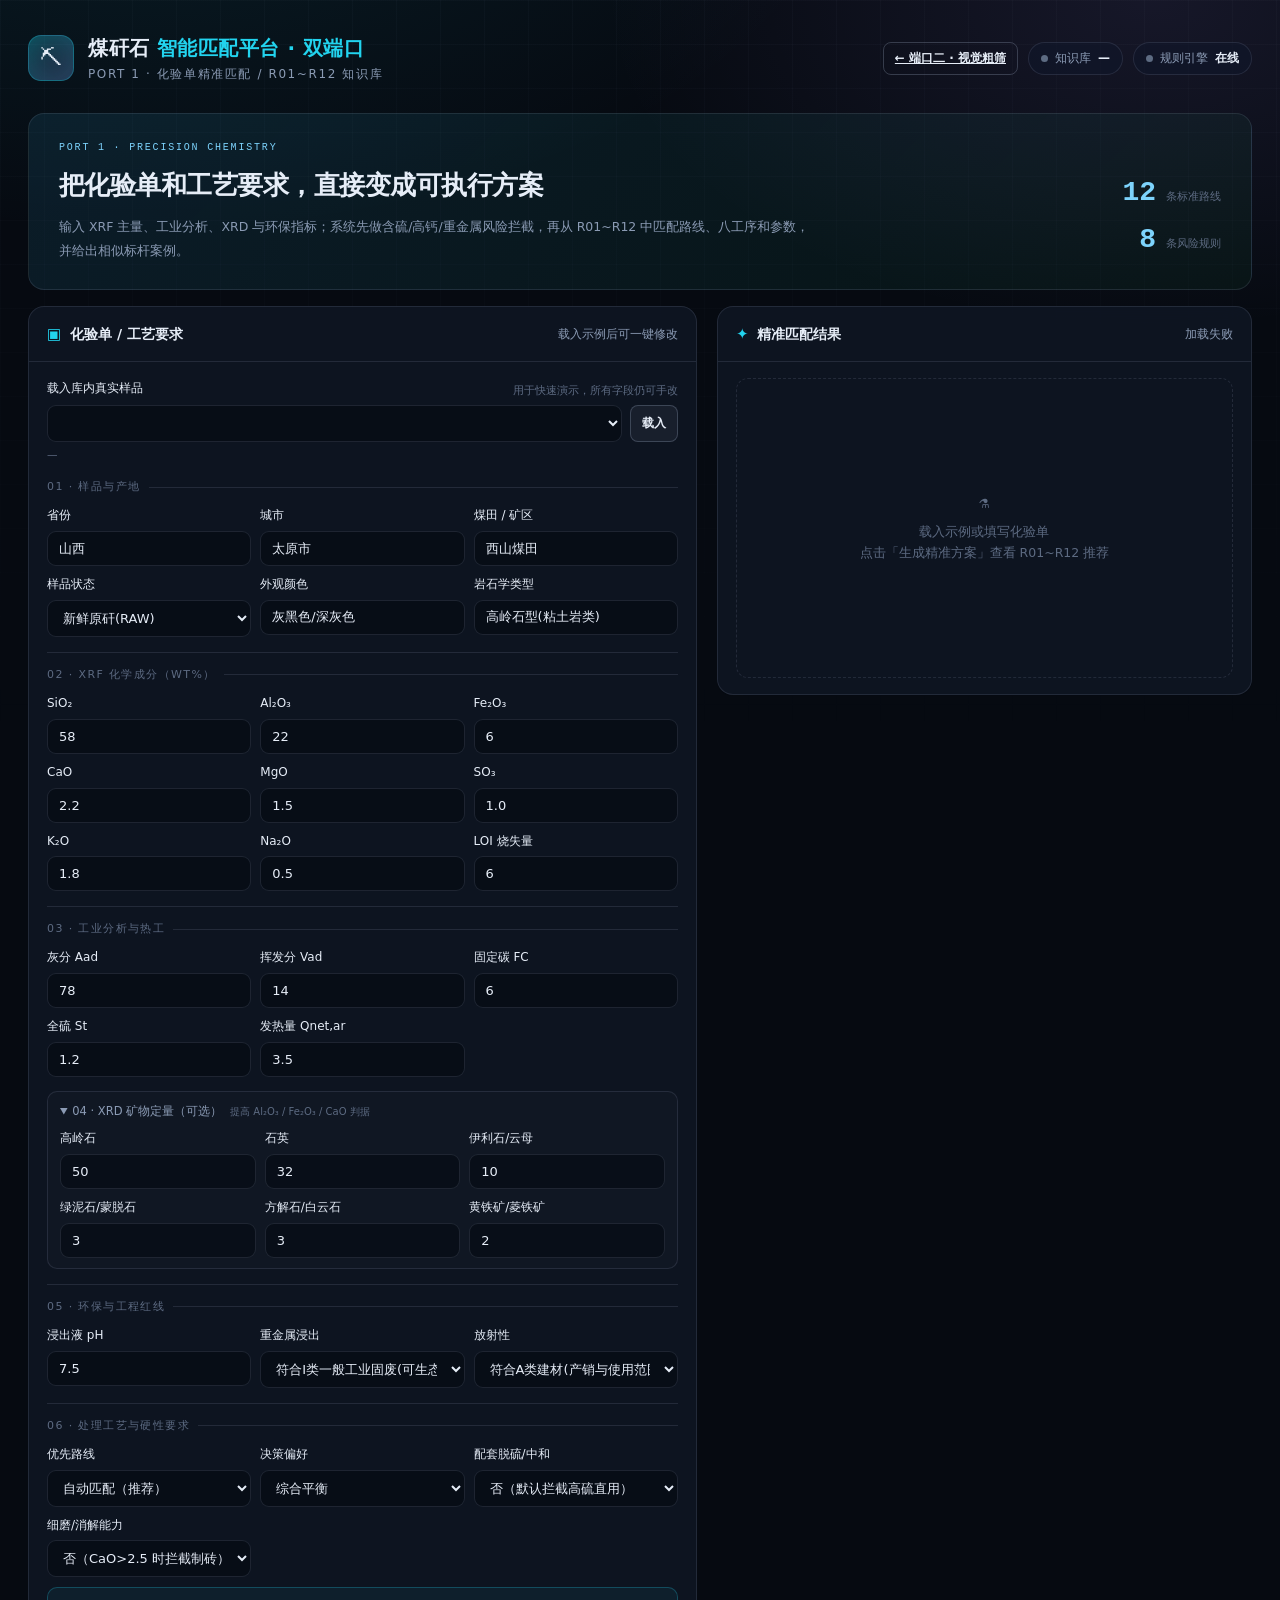
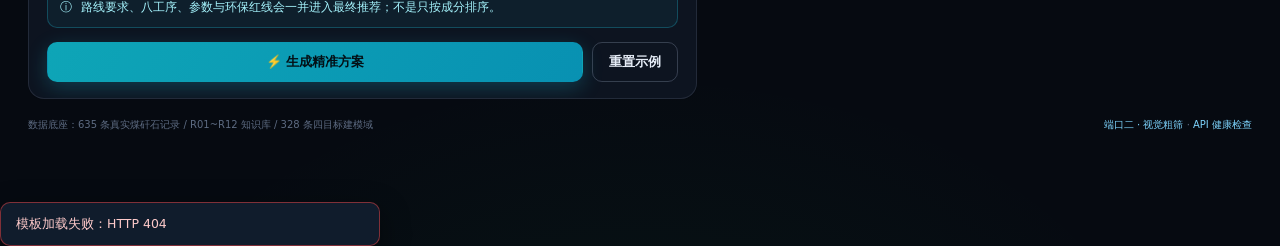
==== static/precision.html @ 905c6462 "feat: dual-port platform with 2026-11 models and R01-R12 KB" ====
<!DOCTYPE html>
<html lang="zh-CN">
<head>
<meta charset="UTF-8">
<meta name="viewport" content="width=device-width, initial-scale=1.0">
<title>端口一 · 化验单精准匹配 · 煤矸石智能匹配平台</title>
<link rel="icon" href="data:image/svg+xml,<svg xmlns='http://www.w3.org/2000/svg' viewBox='0 0 100 100'><text y='.9em' font-size='90'>⛏</text></svg>">
<link rel="stylesheet" href="/static/styles.css">
</head>
<body>
<div class="wrap">
  <header class="topbar">
    <div class="brand">
      <div class="logo">⛏</div>
      <div>
        <h1>煤矸石 <span>智能匹配平台 · 双端口</span></h1>
        <p>Port 1 · 化验单精准匹配 / R01~R12 知识库</p>
      </div>
    </div>
    <div class="top-actions">
      <a class="btn sm ghost" href="/">← 端口二 · 视觉粗筛</a>
      <span class="chip" id="chip-kb"><i class="dot"></i>知识库 <b>—</b></span>
      <span class="chip" id="chip-model"><i class="dot"></i>规则引擎 <b>在线</b></span>
    </div>
  </header>

  <section class="precision-hero">
    <div>
      <div class="eyebrow">PORT 1 · PRECISION CHEMISTRY</div>
      <h2>把化验单和工艺要求，直接变成可执行方案</h2>
      <p>输入 XRF 主量、工业分析、XRD 与环保指标；系统先做含硫/高钙/重金属风险拦截，再从 R01~R12 中匹配路线、八工序和参数，并给出相似标杆案例。</p>
    </div>
    <div class="hero-stat">
      <b id="hero-routes">12</b><span>条标准路线</span>
      <b id="hero-rules">8</b><span>条风险规则</span>
    </div>
  </section>

  <div class="grid-2 wide-left precision-grid">
    <section class="card">
      <div class="card-head">
        <h2><span class="ic">▣</span>化验单 / 工艺要求</h2>
        <span class="sub" id="form-sub">载入示例后可一键修改</span>
      </div>
      <div class="card-body">
        <div class="field">
          <label><b>载入库内真实样品</b><span class="hint">用于快速演示，所有字段仍可手改</span></label>
          <div style="display:flex;gap:8px">
            <select id="sample-select" style="flex:1"></select>
            <button class="btn sm" id="btn-load-sample">载入</button>
          </div>
          <div class="hint" id="sample-note">—</div>
        </div>

        <form id="precision-form">
          <div class="form-section">
            <div class="section-label">01 · 样品与产地</div>
            <div class="chem-grid">
              <div class="field"><label><b>省份</b></label><input id="p-province" value="山西"></div>
              <div class="field"><label><b>城市</b></label><input id="p-city" value="太原市"></div>
              <div class="field"><label><b>煤田 / 矿区</b></label><input id="p-coalfield" value="西山煤田"></div>
              <div class="field"><label><b>样品状态</b></label>
                <select id="p-source"><option>新鲜原矸(RAW)</option><option>洗选煤矸石(WASHED)</option><option>自燃煤矸石(BURNT)</option><option>实验室煅烧或改性矸(MODIFIED)</option><option>风化陈化矸石(WEATHERED)</option></select>
              </div>
              <div class="field"><label><b>外观颜色</b></label><input id="p-color" value="灰黑色/深灰色"></div>
              <div class="field"><label><b>岩石学类型</b></label><input id="p-petrology" value="高岭石型(粘土岩类)"></div>
            </div>
          </div>

          <div class="form-section">
            <div class="section-label">02 · XRF 化学成分（wt%）</div>
            <div class="chem-grid">
              <div class="field"><label><b>SiO₂</b></label><input type="number" id="c-SiO2" step="0.01" value="58"></div>
              <div class="field"><label><b>Al₂O₃</b></label><input type="number" id="c-Al2O3" step="0.01" value="22"></div>
              <div class="field"><label><b>Fe₂O₃</b></label><input type="number" id="c-Fe2O3" step="0.01" value="6"></div>
              <div class="field"><label><b>CaO</b></label><input type="number" id="c-CaO" step="0.01" value="2.2"></div>
              <div class="field"><label><b>MgO</b></label><input type="number" id="c-MgO" step="0.01" value="1.5"></div>
              <div class="field"><label><b>SO₃</b></label><input type="number" id="c-SO3" step="0.01" value="1.0"></div>
              <div class="field"><label><b>K₂O</b></label><input type="number" id="c-K2O" step="0.01" value="1.8"></div>
              <div class="field"><label><b>Na₂O</b></label><input type="number" id="c-Na2O" step="0.01" value="0.5"></div>
              <div class="field"><label><b>LOI 烧失量</b></label><input type="number" id="c-LOI" step="0.01" value="6"></div>
            </div>
          </div>

          <div class="form-section">
            <div class="section-label">03 · 工业分析与热工</div>
            <div class="chem-grid">
              <div class="field"><label><b>灰分 Aad</b></label><input type="number" id="i-ash" step="0.1" value="78"></div>
              <div class="field"><label><b>挥发分 Vad</b></label><input type="number" id="i-volatile" step="0.1" value="14"></div>
              <div class="field"><label><b>固定碳 FC</b></label><input type="number" id="i-FC" step="0.1" value="6"></div>
              <div class="field"><label><b>全硫 St</b></label><input type="number" id="i-St" step="0.01" value="1.2"></div>
              <div class="field"><label><b>发热量 Qnet,ar</b></label><input type="number" id="i-Qnet" step="0.01" value="3.5"></div>
            </div>
          </div>

          <details class="form-details" open>
            <summary>04 · XRD 矿物定量（可选）<span>提高 Al₂O₃ / Fe₂O₃ / CaO 判据</span></summary>
            <div class="chem-grid" style="margin-top:8px">
              <div class="field"><label><b>高岭石</b></label><input type="number" id="x-kaolinite" step="0.1" value="50"></div>
              <div class="field"><label><b>石英</b></label><input type="number" id="x-quartz" step="0.1" value="32"></div>
              <div class="field"><label><b>伊利石/云母</b></label><input type="number" id="x-illite" step="0.1" value="10"></div>
              <div class="field"><label><b>绿泥石/蒙脱石</b></label><input type="number" id="x-chlorite" step="0.1" value="3"></div>
              <div class="field"><label><b>方解石/白云石</b></label><input type="number" id="x-calcite" step="0.1" value="3"></div>
              <div class="field"><label><b>黄铁矿/菱铁矿</b></label><input type="number" id="x-pyrite" step="0.1" value="2"></div>
            </div>
          </details>

          <div class="form-section">
            <div class="section-label">05 · 环保与工程红线</div>
            <div class="chem-grid">
              <div class="field"><label><b>浸出液 pH</b></label><input type="number" id="e-pH" step="0.1" value="7.5"></div>
              <div class="field"><label><b>重金属浸出</b></label>
                <select id="e-heavy"><option>符合I类一般工业固废(可生态回填/农用)</option><option>II类需控</option><option>超标危废</option></select>
              </div>
              <div class="field"><label><b>放射性</b></label>
                <select id="e-radio"><option>符合A类建材(产销与使用范围不受限)</option><option>IRa>1.0</option><option>超标</option></select>
              </div>
            </div>
          </div>

          <div class="form-section">
            <div class="section-label">06 · 处理工艺与硬性要求</div>
            <div class="chem-grid">
              <div class="field"><label><b>优先路线</b></label>
                <select id="r-desired"><option value="">自动匹配（推荐）</option></select>
              </div>
              <div class="field"><label><b>决策偏好</b></label>
                <select id="r-priority"><option value="balanced">综合平衡</option><option value="cost">低成本/大宗消纳</option><option value="carbon">低碳/固碳</option><option value="high_value">高值化</option><option value="strength">高强度建材</option></select>
              </div>
              <div class="field"><label><b>配套脱硫/中和</b></label>
                <select id="r-sulfur"><option value="false">否（默认拦截高硫直用）</option><option value="true">是，已有脱硫/中和</option></select>
              </div>
              <div class="field"><label><b>细磨/消解能力</b></label>
                <select id="r-fine"><option value="false">否（CaO>2.5 时拦截制砖）</option><option value="true">是，可磨细/消解</option></select>
              </div>
            </div>
            <div class="notice cyan" style="margin-top:10px"><span>ⓘ</span><span>路线要求、八工序、参数与环保红线会一并进入最终推荐；不是只按成分排序。</span></div>
          </div>

          <div style="display:flex;gap:9px;flex-wrap:wrap;margin-top:14px">
            <button type="button" class="btn primary" id="btn-run" style="flex:1;min-width:180px">⚡ 生成精准方案</button>
            <button type="button" class="btn ghost" id="btn-reset">重置示例</button>
          </div>
        </form>
      </div>
    </section>

    <section class="card result-card">
      <div class="card-head">
        <h2><span class="ic">✦</span>精准匹配结果</h2>
        <span class="sub" id="result-sub">等待输入</span>
      </div>
      <div class="card-body" id="precision-result">
        <div class="pred-empty" style="min-height:300px"><div class="big">⚗</div>载入示例或填写化验单<br>点击「生成精准方案」查看 R01~R12 推荐</div>
      </div>
    </section>
  </div>

  <div class="footer-note">
    <span>数据底座：635 条真实煤矸石记录 / R01~R12 知识库 / 328 条四目标建模域</span>
    <span><a href="/">端口二 · 视觉粗筛</a> · <a href="/api/health" target="_blank">API 健康检查</a></span>
  </div>
</div>
<script src="/static/precision.js"></script>
</body>
</html>
---- static/styles.css ----
:root {
  --bg: #060a11;
  --bg-2: #0a1019;
  --panel: rgba(16, 24, 38, .78);
  --panel-solid: #101826;
  --line: rgba(148, 163, 184, .16);
  --line-strong: rgba(148, 163, 184, .3);
  --ink: #e6edf7;
  --muted: #8b9bb4;
  --dim: #5d6b82;
  --cyan: #22d3ee;
  --cyan-soft: rgba(34, 211, 238, .12);
  --green: #22c55e;
  --red: #ef4444;
  --blue: #3b82f6;
  --amber: #f59e0b;
  --violet: #a78bfa;
  --radius: 16px;
  --mono: "Cascadia Code", "JetBrains Mono", Consolas, monospace;
}

* { box-sizing: border-box; margin: 0; padding: 0; }

html, body { min-height: 100%; }

body {
  font-family: "Microsoft YaHei", "PingFang SC", "Segoe UI", system-ui, sans-serif;
  color: var(--ink);
  background:
    radial-gradient(1200px 700px at 12% -10%, rgba(34, 211, 238, .10), transparent 60%),
    radial-gradient(1000px 600px at 90% 0%, rgba(167, 139, 250, .10), transparent 55%),
    radial-gradient(900px 600px at 50% 110%, rgba(34, 197, 94, .06), transparent 60%),
    var(--bg);
  line-height: 1.65;
  -webkit-font-smoothing: antialiased;
}

body::before {
  content: "";
  position: fixed; inset: 0;
  background-image: linear-gradient(rgba(148,163,184,.035) 1px, transparent 1px),
    linear-gradient(90deg, rgba(148,163,184,.035) 1px, transparent 1px);
  background-size: 44px 44px;
  pointer-events: none;
  mask-image: linear-gradient(to bottom, #000, transparent 85%);
}

.wrap { max-width: 1560px; margin: 0 auto; padding: 24px 28px 60px; position: relative; }

/* ---------- 顶栏 ---------- */
.topbar {
  display: flex; align-items: center; justify-content: space-between;
  gap: 20px; padding: 8px 0 20px;
}
.brand { display: flex; align-items: center; gap: 14px; }
.logo {
  width: 46px; height: 46px; border-radius: 13px;
  background: linear-gradient(145deg, rgba(34,211,238,.22), rgba(167,139,250,.2));
  border: 1px solid rgba(34,211,238,.35);
  display: grid; place-items: center; font-size: 22px;
  box-shadow: 0 0 28px rgba(34,211,238,.18) inset;
}
.brand h1 { font-size: 20px; letter-spacing: .5px; font-weight: 700; }
.brand h1 span { color: var(--cyan); }
.brand p { font-size: 12px; color: var(--muted); letter-spacing: 1.6px; text-transform: uppercase; }

.top-actions { display: flex; align-items: center; gap: 10px; flex-wrap: wrap; }
.chip {
  display: inline-flex; align-items: center; gap: 7px;
  padding: 6px 12px; border-radius: 999px; font-size: 12px;
  border: 1px solid var(--line); background: rgba(15, 23, 42, .6); color: var(--muted);
  white-space: nowrap;
}
.chip .dot { width: 7px; height: 7px; border-radius: 50%; background: var(--dim); }
.chip.ok .dot { background: var(--green); box-shadow: 0 0 8px var(--green); }
.chip.warn .dot { background: var(--amber); box-shadow: 0 0 8px var(--amber); }
.chip.off .dot { background: var(--red); }
.chip b { color: var(--ink); font-weight: 600; }

/* ---------- 步骤条 ---------- */
.stepper {
  display: grid; grid-template-columns: repeat(3, 1fr); gap: 14px;
  margin: 8px 0 22px;
}
.step-tab {
  position: relative; display: flex; align-items: center; gap: 13px;
  padding: 14px 18px; border-radius: 14px; cursor: pointer;
  border: 1px solid var(--line); background: rgba(13, 20, 32, .55);
  transition: .25s ease; overflow: hidden;
}
.step-tab::after {
  content: ""; position: absolute; left: 0; bottom: 0; height: 2px; width: 0;
  background: linear-gradient(90deg, var(--cyan), var(--violet)); transition: .3s;
}
.step-tab:hover { border-color: var(--line-strong); transform: translateY(-1px); }
.step-tab.active {
  border-color: rgba(34,211,238,.45);
  background: linear-gradient(120deg, rgba(34,211,238,.10), rgba(167,139,250,.07));
  box-shadow: 0 8px 30px rgba(0,0,0,.25);
}
.step-tab.active::after { width: 100%; }
.step-tab.done { border-color: rgba(34,197,94,.35); }
.step-no {
  width: 34px; height: 34px; border-radius: 10px; display: grid; place-items: center;
  font-family: var(--mono); font-weight: 700; font-size: 14px;
  border: 1px solid var(--line-strong); color: var(--muted); background: rgba(2,6,15,.5);
  flex: none;
}
.step-tab.active .step-no { color: #04121a; background: var(--cyan); border-color: var(--cyan); }
.step-tab.done .step-no { color: #04140a; background: var(--green); border-color: var(--green); }
.step-tab h3 { font-size: 14px; font-weight: 600; }
.step-tab p { font-size: 11.5px; color: var(--muted); }

/* ---------- 面板 ---------- */
.step-panel { display: none; animation: fade .35s ease; }
.step-panel.active { display: block; }
@keyframes fade { from { opacity: 0; transform: translateY(8px); } to { opacity: 1; transform: none; } }

.grid-2 { display: grid; grid-template-columns: minmax(0, 1.05fr) minmax(0, 1fr); gap: 20px; align-items: start; }
.grid-2.wide-left { grid-template-columns: minmax(0, 1.25fr) minmax(0, 1fr); }

.card {
  background: var(--panel); border: 1px solid var(--line); border-radius: var(--radius);
  backdrop-filter: blur(14px); overflow: hidden;
}
.card-head {
  display: flex; align-items: center; justify-content: space-between; gap: 12px;
  padding: 15px 18px; border-bottom: 1px solid var(--line);
}
.card-head h2 { font-size: 14px; font-weight: 600; display: flex; align-items: center; gap: 9px; }
.card-head h2 .ic { color: var(--cyan); font-size: 15px; }
.card-head .sub { font-size: 11.5px; color: var(--muted); }
.card-body { padding: 16px 18px; }
.card-body.tight { padding: 12px 14px; }

/* ---------- 上传 ---------- */
.drop {
  border: 1.5px dashed rgba(148,163,184,.35); border-radius: 14px;
  min-height: 300px; display: flex; flex-direction: column; align-items: center;
  justify-content: center; gap: 10px; cursor: pointer; transition: .2s;
  background: rgba(2, 6, 15, .35); text-align: center; padding: 22px;
}
.drop:hover, .drop.over { border-color: var(--cyan); background: rgba(34,211,238,.05); }
.drop .ico { font-size: 40px; opacity: .85; }
.drop h4 { font-size: 15px; }
.drop p { font-size: 12px; color: var(--muted); }
.drop small { font-size: 11px; color: var(--dim); }

.image-stage { position: relative; border-radius: 12px; overflow: hidden; background: #05080e; border: 1px solid var(--line); }
.image-stage img { display: block; width: 100%; height: auto; max-height: 470px; object-fit: contain; }
.image-stage .badge {
  position: absolute; top: 10px; left: 10px; font-size: 11px; font-family: var(--mono);
  padding: 4px 9px; border-radius: 6px; background: rgba(2,6,15,.75);
  border: 1px solid var(--line); color: var(--muted);
}
.scanning {
  position: absolute; inset: 0; display: grid; place-items: center;
  background: rgba(2,6,15,.62); backdrop-filter: blur(2px);
}
.scanning .ring {
  width: 54px; height: 54px; border-radius: 50%;
  border: 3px solid rgba(34,211,238,.2); border-top-color: var(--cyan);
  animation: spin .9s linear infinite;
}
@keyframes spin { to { transform: rotate(360deg); } }
.scanning p { margin-top: 12px; font-size: 12px; color: var(--cyan); letter-spacing: 1px; }

/* ---------- 质量指标 ---------- */
.quality { display: grid; grid-template-columns: repeat(4, 1fr); gap: 9px; margin-top: 12px; }
.q-item {
  padding: 9px 11px; border-radius: 10px; border: 1px solid var(--line);
  background: rgba(2,6,15,.32);
}
.q-item .k { font-size: 10.5px; color: var(--muted); display: flex; justify-content: space-between; gap: 4px; }
.q-item .v { font-family: var(--mono); font-size: 15px; margin-top: 2px; }
.q-item .v small { font-size: 10px; color: var(--dim); margin-left: 3px; }
.q-item .tag { font-size: 10px; padding: 1px 6px; border-radius: 4px; }
.tag.good { color: #6ee7b7; background: rgba(34,197,94,.12); }
.tag.mid { color: #fcd34d; background: rgba(245,158,11,.12); }
.tag.bad { color: #fca5a5; background: rgba(239,68,68,.12); }

/* ---------- 统计 ---------- */
.counts { display: flex; gap: 8px; flex-wrap: wrap; }
.count-pill {
  display: inline-flex; align-items: baseline; gap: 7px; padding: 7px 12px;
  border-radius: 10px; border: 1px solid var(--line); background: rgba(2,6,15,.3);
  font-size: 12px; color: var(--muted);
}
.count-pill b { font-family: var(--mono); font-size: 17px; color: var(--ink); }
.count-pill.coal { border-color: rgba(34,197,94,.3); }
.count-pill.rock { border-color: rgba(239,68,68,.32); }
.count-pill.misc { border-color: rgba(59,130,246,.32); }

/* ---------- 表格 ---------- */
.table-wrap { overflow: auto; border-radius: 10px; border: 1px solid var(--line); }
table { width: 100%; border-collapse: collapse; font-size: 12px; }
thead th {
  position: sticky; top: 0; z-index: 1; text-align: left; white-space: nowrap;
  padding: 9px 11px; background: #0d1522; color: var(--muted);
  font-weight: 500; font-size: 11px; border-bottom: 1px solid var(--line);
  letter-spacing: .3px;
}
tbody td { padding: 9px 11px; border-bottom: 1px solid rgba(148,163,184,.08); vertical-align: middle; }
tbody tr:hover { background: rgba(34,211,238,.045); }
tbody tr.excluded { opacity: .55; }
tbody tr.excluded td { text-decoration: none; }
td.num, th.num { font-family: var(--mono); text-align: right; }
.mono { font-family: var(--mono); }

.id-badge {
  display: inline-flex; align-items: center; justify-content: center;
  min-width: 38px; padding: 3px 7px; border-radius: 6px;
  font-family: var(--mono); font-size: 11.5px; font-weight: 700;
  background: rgba(34,211,238,.12); color: var(--cyan); border: 1px solid rgba(34,211,238,.25);
}
.cls-badge { display: inline-flex; align-items: center; gap: 5px; font-size: 11.5px; }
.icon-btn.mini { font-size: 12px; color: var(--dim); padding: 0 3px; vertical-align: middle; }
.icon-btn.mini:hover { color: var(--cyan); }
.edit-dot {
  display: inline-block; margin-left: 4px; padding: 1px 4px; border-radius: 4px;
  font-size: 9px; color: #fbbf24; background: rgba(251,191,36,.1);
  border: 1px solid rgba(251,191,36,.28); vertical-align: middle;
}
.cls-badge .dot { width: 7px; height: 7px; border-radius: 2px; }
.cls-badge.coal { color: #86efac; }
.cls-badge.rock { color: #fca5a5; }
.cls-badge.misc { color: #93c5fd; }

.conf-cell { min-width: 118px; }
.conf-bar { position: relative; height: 6px; border-radius: 4px; background: rgba(148,163,184,.16); margin-top: 4px; }
.conf-bar .range { position: absolute; top: 0; bottom: 0; background: rgba(34,211,238,.35); border-radius: 4px; }
.conf-bar .point { position: absolute; top: -2px; width: 2px; height: 10px; background: var(--cyan); }
.conf-num { font-family: var(--mono); font-size: 11.5px; }
.conf-num small { color: var(--dim); font-size: 10px; }

.feat-tags { display: flex; gap: 4px; flex-wrap: wrap; }
.feat-tag {
  font-family: var(--mono); font-size: 10.5px; padding: 2px 6px; border-radius: 5px;
  background: rgba(148,163,184,.1); border: 1px solid rgba(148,163,184,.14); color: #c3cfdf;
  cursor: help; white-space: nowrap;
}
.feat-tag.L { color: #fca5a5; }
.feat-tag.G { color: #fcd34d; }
.feat-tag.T { color: #93c5fd; }
.feat-tag.S { color: #c4b5fd; }
.feat-tag.D { color: #6ee7b7; }

/* ---------- 按钮/表单 ---------- */
.btn {
  display: inline-flex; align-items: center; justify-content: center; gap: 8px;
  padding: 10px 16px; border-radius: 10px; font-size: 13px; font-weight: 600;
  border: 1px solid var(--line-strong); background: rgba(148,163,184,.08);
  color: var(--ink); cursor: pointer; transition: .18s; white-space: nowrap;
}
.btn:hover { border-color: rgba(34,211,238,.5); background: rgba(34,211,238,.08); }
.btn:disabled { opacity: .45; cursor: not-allowed; }
.btn.primary {
  background: linear-gradient(120deg, #0ea5b7, #0891b2); border-color: transparent;
  color: #031016; box-shadow: 0 6px 20px rgba(34,211,238,.22);
}
.btn.primary:hover { filter: brightness(1.08); }
.btn.ghost { background: transparent; }
.btn.sm { padding: 6px 11px; font-size: 12px; border-radius: 8px; }
.btn.block { width: 100%; }

.field { margin-bottom: 13px; }
.field label { display: flex; align-items: center; justify-content: space-between; font-size: 12px; color: var(--muted); margin-bottom: 5px; }
.field label b { color: var(--ink); font-weight: 500; }
.field label .req { color: var(--red); margin-left: 3px; }
.field input, .field select, .field textarea {
  width: 100%; padding: 9px 11px; border-radius: 9px; font-size: 13px;
  background: rgba(2, 6, 15, .5); border: 1px solid var(--line);
  color: var(--ink); outline: none; transition: .18s; font-family: inherit;
}
.field input:focus, .field select:focus, .field textarea:focus {
  border-color: rgba(34,211,238,.55); box-shadow: 0 0 0 3px rgba(34,211,238,.09);
}
.field .hint { font-size: 10.5px; color: var(--dim); margin-top: 4px; }
.field-row { display: grid; grid-template-columns: 1fr 1fr; gap: 10px; }
.input-unit { position: relative; }
.input-unit input { padding-right: 34px; }
.input-unit .unit { position: absolute; right: 11px; top: 50%; transform: translateY(-50%); font-size: 11px; color: var(--dim); font-family: var(--mono); }

.section-label {
  display: flex; align-items: center; gap: 8px; margin: 18px 0 10px;
  font-size: 11px; letter-spacing: 1.4px; text-transform: uppercase; color: var(--dim);
}
.section-label::after { content: ""; flex: 1; height: 1px; background: var(--line); }
.section-label:first-child { margin-top: 0; }
.xrd-details { margin: -2px 0 6px; }
.xrd-details summary {
  cursor: pointer; list-style: none; padding: 6px 9px;
  border: 1px dashed rgba(56, 189, 248, .28); border-radius: 8px;
  color: var(--muted); font-size: 11px;
}
.xrd-details summary::-webkit-details-marker { display: none; }
.xrd-details summary::before { content: "▸ "; color: var(--cyan); }
.xrd-details[open] summary::before { content: "▾ "; }
.xrd-details summary span { color: var(--dim); font-size: 10px; margin-left: 6px; }
.xrd-details[open] summary { border-bottom-left-radius: 0; border-bottom-right-radius: 0; }

.demo-banner {
  border: 1px solid rgba(56, 189, 248, .28);
  background: linear-gradient(180deg, rgba(56, 189, 248, .07), rgba(56, 189, 248, .02));
  border-radius: 10px; padding: 7px 10px 8px; margin-bottom: 12px;
}
.demo-head { display: flex; align-items: center; gap: 8px; font-size: 11.5px; color: var(--muted); }
.demo-head b { color: var(--cyan); font-weight: 600; }
.demo-head .mono { font-size: 10px; color: var(--dim); }
.demo-values { font-family: var(--mono); font-size: 10px; color: var(--dim); margin-top: 4px; line-height: 1.6; }
.err-table td, .err-table th { padding: 7px 8px; }

.stone-input-list { display: flex; flex-direction: column; gap: 9px; }
.stone-input-card {
  border: 1px solid rgba(125, 211, 252, .18);
  background: linear-gradient(180deg, rgba(125, 211, 252, .035), rgba(125, 211, 252, .01));
  border-radius: 10px; padding: 8px 10px 9px;
}
.stone-input-head { display: flex; align-items: center; flex-wrap: wrap; gap: 6px 8px; }
.stone-input-head .id-badge { min-width: 38px; }
.stone-input-head .sample-tag { margin-left: auto; }
.sample-tag { font-family: var(--mono); font-size: 9.5px; color: #7dd3fc; border: 1px solid rgba(125,211,252,.25); border-radius: 5px; padding: 1px 5px; }
.phys-chips { display: flex; flex-wrap: wrap; gap: 4px; }
.phys-chip { font-family: var(--mono); font-size: 9px; color: #b6c5da; background: rgba(148, 163, 184, .10); border: 1px solid rgba(148, 163, 184, .14); border-radius: 4px; padding: 1px 5px; }
.stone-fields { display: grid; grid-template-columns: repeat(3, 1fr); gap: 7px; margin-top: 8px; }
.stone-fields .field { margin: 0; }
.stone-fields .field label { font-size: 10px; margin-bottom: 3px; }
.stone-fields .field .hint { font-size: 9px; }
.stone-fields input { padding: 5px 8px; font-size: 12px; }
.stone-xrd { margin-top: 7px; }
.stone-xrd summary { padding: 5px 8px; font-size: 10px; }
.stone-measured { margin-top: 7px; font-size: 10px; color: var(--dim); line-height: 1.7; }
.stone-measured b { color: #cbd5e1; font-family: var(--mono); font-weight: 500; }
.stone-measured .btn { padding: 2px 7px; font-size: 10px; }
.pred-stone { border: 1px solid rgba(148, 163, 184, .12); border-radius: 10px; padding: 8px 9px 5px; margin-bottom: 10px; background: rgba(15, 23, 42, .18); }
.pred-stone-head { display: flex; align-items: center; flex-wrap: wrap; gap: 6px; margin-bottom: 5px; }
.pred-stone-head .id-badge { min-width: 38px; }
.pred-stone-head .mono { font-size: 10px; color: var(--dim); }
.pred-stone table td, .pred-stone table th { padding: 5px 7px; font-size: 11px; }
.err-stone { border: 1px solid rgba(148, 163, 184, .14); border-radius: 9px; padding: 7px 9px 3px; margin-bottom: 9px; }
.err-stone-head { display: flex; align-items: center; gap: 7px; margin-bottom: 4px; font-size: 11px; color: var(--muted); }
.err-stone-head b { color: var(--ink); }
@media (max-width: 900px) {
  .stone-fields { grid-template-columns: repeat(2, 1fr); }
}
@media (max-width: 560px) {
  .stone-fields { grid-template-columns: 1fr; }
}
.err-pill { display: inline-block; padding: 1px 6px; border-radius: 5px; font-family: var(--mono); font-size: 10.5px; }
.err-good { color: #4ade80; background: rgba(74, 222, 128, .10); border: 1px solid rgba(74, 222, 128, .25); }
.err-warn { color: #fbbf24; background: rgba(251, 191, 36, .10); border: 1px solid rgba(251, 191, 36, .25); }
.err-bad { color: #f87171; background: rgba(248, 113, 113, .10); border: 1px solid rgba(248, 113, 113, .25); }

.notice {
  display: flex; gap: 9px; padding: 10px 12px; border-radius: 10px; font-size: 11.5px;
  border: 1px solid rgba(245,158,11,.25); background: rgba(245,158,11,.07); color: #fcd34d;
}
.notice.cyan { border-color: rgba(34,211,238,.25); background: rgba(34,211,238,.06); color: #a5f3fc; }
.notice.green { border-color: rgba(34,197,94,.25); background: rgba(34,197,94,.06); color: #86efac; }
.notice b { color: inherit; }

/* ---------- 预测结果 ---------- */
.pred-empty, .empty {
  display: flex; flex-direction: column; align-items: center; justify-content: center;
  gap: 8px; min-height: 240px; color: var(--dim); font-size: 12.5px; text-align: center;
  border: 1px dashed var(--line); border-radius: 12px; padding: 26px;
}
.empty .big { font-size: 34px; opacity: .5; }

.model-grid { display: grid; grid-template-columns: repeat(2, 1fr); gap: 9px; margin-top: 12px; }
.model-card {
  padding: 10px 12px; border-radius: 10px; border: 1px solid var(--line);
  background: rgba(2,6,15,.32);
}
.model-card .top { display: flex; justify-content: space-between; align-items: baseline; }
.model-card .name { font-size: 12px; font-weight: 600; }
.model-card .r2 { font-family: var(--mono); font-size: 13px; color: var(--cyan); }
.model-card .feat { font-size: 10px; color: var(--dim); margin-top: 3px; line-height: 1.5; }
.model-card .meter { height: 4px; border-radius: 3px; background: rgba(148,163,184,.15); margin-top: 7px; overflow: hidden; }
.model-card .meter i { display: block; height: 100%; background: linear-gradient(90deg, var(--cyan), var(--violet)); border-radius: 3px; }

.comp-cell { min-width: 132px; }
.comp-val { font-family: var(--mono); font-size: 13px; color: var(--ink); }
.comp-val small { color: var(--dim); font-size: 9.5px; }
.comp-range { font-family: var(--mono); font-size: 9.5px; color: var(--dim); margin-top: 1px; }
.cond-badge {
  display: inline-block; margin-top: 3px; padding: 1px 5px; border-radius: 4px;
  font-size: 8.5px; line-height: 1.4; color: var(--cyan);
  border: 1px solid rgba(56, 189, 248, .35); background: rgba(56, 189, 248, .08);
  white-space: nowrap;
}
.comp-bar { height: 3px; border-radius: 3px; background: rgba(148,163,184,.13); margin-top: 4px; overflow: hidden; }
.comp-bar i { display: block; height: 100%; border-radius: 3px; }
.c-SiO2 { color: #67e8f9; } .c-SiO2 i { background: #22d3ee; }
.c-Al2O3 { color: #c4b5fd; } .c-Al2O3 i { background: #a78bfa; }
.c-Fe2O3 { color: #fca5a5; } .c-Fe2O3 i { background: #f87171; }
.c-CaO { color: #fcd34d; } .c-CaO i { background: #fbbf24; }

/* ---------- 工艺推荐 ---------- */
.rec-list { display: flex; flex-direction: column; gap: 12px; }
.rec-card {
  border: 1px solid var(--line); border-radius: 13px; overflow: hidden;
  background: linear-gradient(150deg, rgba(34,211,238,.05), rgba(2,6,15,.2));
}
.rec-head {
  display: flex; align-items: center; gap: 10px; padding: 12px 14px;
  border-bottom: 1px solid var(--line); flex-wrap: wrap;
}
.rec-head .id-badge { background: rgba(34,197,94,.14); color: #86efac; border-color: rgba(34,197,94,.3); }
.rec-head .title { font-size: 13.5px; font-weight: 600; flex: 1; min-width: 160px; }
.rec-head .conf { font-size: 10.5px; padding: 2px 9px; border-radius: 999px; }
.conf.高 { color: #86efac; background: rgba(34,197,94,.13); border: 1px solid rgba(34,197,94,.3); }
.conf.中 { color: #fcd34d; background: rgba(245,158,11,.13); border: 1px solid rgba(245,158,11,.3); }
.conf.低 { color: #fca5a5; background: rgba(239,68,68,.13); border: 1px solid rgba(239,68,68,.3); }
.rec-body { padding: 12px 14px; display: grid; gap: 9px; }
.rec-body .row { display: grid; grid-template-columns: 74px 1fr; gap: 10px; font-size: 12px; }
.rec-body .row .k { color: var(--dim); font-size: 11px; padding-top: 1px; }
.rec-body .row .v { color: #cbd5e1; }
.rec-body .row .v b { color: var(--ink); font-weight: 600; }
.sub-list { display: flex; gap: 6px; flex-wrap: wrap; }
.sub-chip {
  font-size: 11px; padding: 3px 9px; border-radius: 999px; cursor: help;
  border: 1px solid rgba(167,139,250,.3); background: rgba(167,139,250,.1); color: #ddd6fe;
}
.rec-note { font-size: 11px; color: var(--dim); }

/* ---------- 弹窗 ---------- */
.modal-mask {
  position: fixed; inset: 0; background: rgba(2,6,15,.72); backdrop-filter: blur(4px);
  display: none; place-items: center; z-index: 60; padding: 20px;
}
.modal-mask.show { display: grid; }
.modal {
  width: min(560px, 100%); max-height: 90vh; overflow: auto;
  background: #0d1522; border: 1px solid var(--line-strong); border-radius: 16px;
  box-shadow: 0 30px 80px rgba(0,0,0,.6);
}
.modal-head { display: flex; align-items: center; justify-content: space-between; padding: 15px 18px; border-bottom: 1px solid var(--line); }
.modal-head h3 { font-size: 15px; }
.modal-body { padding: 16px 18px; }
#kb-body { max-height: 68vh; overflow-y: auto; }
.kb-grid { display: grid; grid-template-columns: 1fr 1fr; gap: 9px; }
@media (max-width: 900px) { .kb-grid { grid-template-columns: 1fr; } }
.modal-foot { padding: 12px 18px; border-top: 1px solid var(--line); display: flex; justify-content: flex-end; gap: 9px; }
.icon-btn { background: none; border: 0; color: var(--muted); font-size: 20px; cursor: pointer; line-height: 1; }

/* ---------- toast ---------- */
.toast-wrap { position: fixed; right: 22px; bottom: 22px; display: flex; flex-direction: column; gap: 9px; z-index: 90; }
.toast {
  padding: 11px 15px; border-radius: 10px; font-size: 12.5px;
  background: #101c2c; border: 1px solid var(--line-strong); color: var(--ink);
  box-shadow: 0 10px 30px rgba(0,0,0,.45); animation: slide .25s ease; max-width: 380px;
}
.toast.err { border-color: rgba(239,68,68,.5); color: #fecaca; }
.toast.ok { border-color: rgba(34,197,94,.5); color: #bbf7d0; }
@keyframes slide { from { opacity: 0; transform: translateX(16px); } to { opacity: 1; transform: none; } }

.footer { margin-top: 28px; color: var(--dim); font-size: 11px; display: flex; justify-content: space-between; gap: 14px; flex-wrap: wrap; border-top: 1px solid var(--line); padding-top: 14px; }

/* ---------- 滚动条 ---------- */
::-webkit-scrollbar { width: 9px; height: 9px; }
::-webkit-scrollbar-thumb { background: rgba(148,163,184,.22); border-radius: 5px; }
::-webkit-scrollbar-track { background: transparent; }

@media (max-width: 1180px) {
  .grid-2, .grid-2.wide-left { grid-template-columns: 1fr; }
  .quality { grid-template-columns: repeat(2, 1fr); }
  .stepper { grid-template-columns: 1fr; }
}
@media (max-width: 680px) {
  .wrap { padding: 16px 14px 40px; }
  .field-row, .model-grid { grid-template-columns: 1fr; }
  .quality { grid-template-columns: 1fr 1fr; }
  .rec-body .row { grid-template-columns: 1fr; gap: 2px; }
}
/* ===== precision port (2026-11) ===== */
.port-links { display:flex; gap:8px; align-items:center; flex-wrap:wrap; }
.precision-hero {
  display:flex; justify-content:space-between; gap:22px; align-items:flex-end;
  padding:26px 30px; margin:8px 0 16px; border:1px solid var(--line);
  border-radius:16px; background:linear-gradient(135deg, rgba(56,189,248,.10), rgba(34,197,94,.05));
}
.eyebrow { font-family:var(--mono); font-size:10px; letter-spacing:.18em; color:#7dd3fc; }
.precision-hero h2 { margin:8px 0 8px; font-size:26px; letter-spacing:-.02em; }
.precision-hero p { margin:0; max-width:760px; color:var(--muted); font-size:12.5px; line-height:1.9; }
.hero-stat { display:grid; grid-template-columns:auto auto; gap:0 10px; align-items:baseline; flex:none; }
.hero-stat b { font-family:var(--mono); font-size:28px; color:#7dd3fc; text-align:right; }
.hero-stat span { font-size:10.5px; color:var(--dim); }
.precision-grid { align-items:start; }
.form-section { margin-top:15px; padding-top:13px; border-top:1px solid var(--line); }
.form-section:first-of-type { border-top:0; padding-top:0; }
.chem-grid { display:grid; grid-template-columns:repeat(3,minmax(0,1fr)); gap:9px; }
.chem-grid .field { margin:0; }
.chem-grid input, .chem-grid select { width:100%; }
.form-details { margin-top:14px; border:1px solid var(--line); border-radius:10px; padding:10px 12px; background:rgba(255,255,255,.015); }
.form-details summary { cursor:pointer; font-size:11.5px; color:var(--muted); }
.form-details summary span { color:var(--dim); font-size:10px; margin-left:8px; }
.result-card { position:sticky; top:14px; }
.route-badge { display:flex; gap:13px; align-items:center; padding:14px; border:1px solid rgba(56,189,248,.35); border-radius:13px; background:linear-gradient(135deg,rgba(56,189,248,.13),rgba(34,197,94,.06)); }
.route-code { font-family:var(--mono); font-size:24px; font-weight:800; color:#7dd3fc; min-width:66px; }
.route-title { font-size:18px; font-weight:700; line-height:1.35; }
.route-meta { display:flex; gap:7px; flex-wrap:wrap; margin-top:7px; }
.route-score { margin-left:auto; text-align:right; flex:none; }
.route-score b { display:block; font-family:var(--mono); font-size:22px; color:var(--ok); }
.route-score span { font-size:10px; color:var(--dim); }
.chain { display:flex; flex-wrap:wrap; gap:6px; margin-top:6px; }
.chain-step { border:1px solid var(--line); border-radius:999px; padding:4px 9px; font-size:10.5px; color:var(--muted); background:rgba(255,255,255,.02); }
.chain-step b { color:#7dd3fc; font-family:var(--mono); font-size:9px; margin-right:4px; }
.param-grid { display:grid; grid-template-columns:repeat(2,minmax(0,1fr)); gap:6px; }
.param-item { border:1px solid var(--line); border-radius:8px; padding:7px 9px; font-size:11px; color:var(--muted); }
.param-item b { display:block; color:var(--ink); font-size:11px; margin-bottom:2px; }
.risk-card { border:1px solid rgba(245,158,11,.35); background:rgba(245,158,11,.07); border-radius:10px; padding:10px 12px; margin-top:8px; }
.risk-card.high { border-color:rgba(239,68,68,.4); background:rgba(239,68,68,.07); }
.risk-card .rt { font-weight:700; font-size:12px; color:#fbbf24; }
.risk-card.high .rt { color:#fca5a5; }
.risk-card p { margin:4px 0 0; font-size:11px; color:var(--muted); line-height:1.7; }
.req-list { margin:5px 0 0; padding-left:17px; font-size:11px; color:var(--muted); line-height:1.8; }
.case-table { width:100%; border-collapse:collapse; font-size:10.5px; }
.case-table th, .case-table td { border-bottom:1px solid var(--line); padding:6px 5px; text-align:left; vertical-align:top; }
.case-table th { color:var(--dim); font-weight:600; }
.case-table td.num { font-family:var(--mono); text-align:right; }
.result-block { margin-top:14px; }
.result-block h4 { margin:0 0 6px; font-size:11.5px; color:#7dd3fc; font-weight:700; }
.blocked-line { font-size:10.5px; color:#fca5a5; line-height:1.8; }
.footer-note { display:flex; justify-content:space-between; gap:14px; flex-wrap:wrap; color:var(--dim); font-size:10px; margin:18px 0 8px; }
.footer-note a { color:#7dd3fc; text-decoration:none; }
@media (max-width:980px) {
  .precision-hero { flex-direction:column; align-items:flex-start; }
  .hero-stat { grid-template-columns:auto auto auto auto; }
  .chem-grid { grid-template-columns:repeat(2,minmax(0,1fr)); }
  .result-card { position:static; }
}
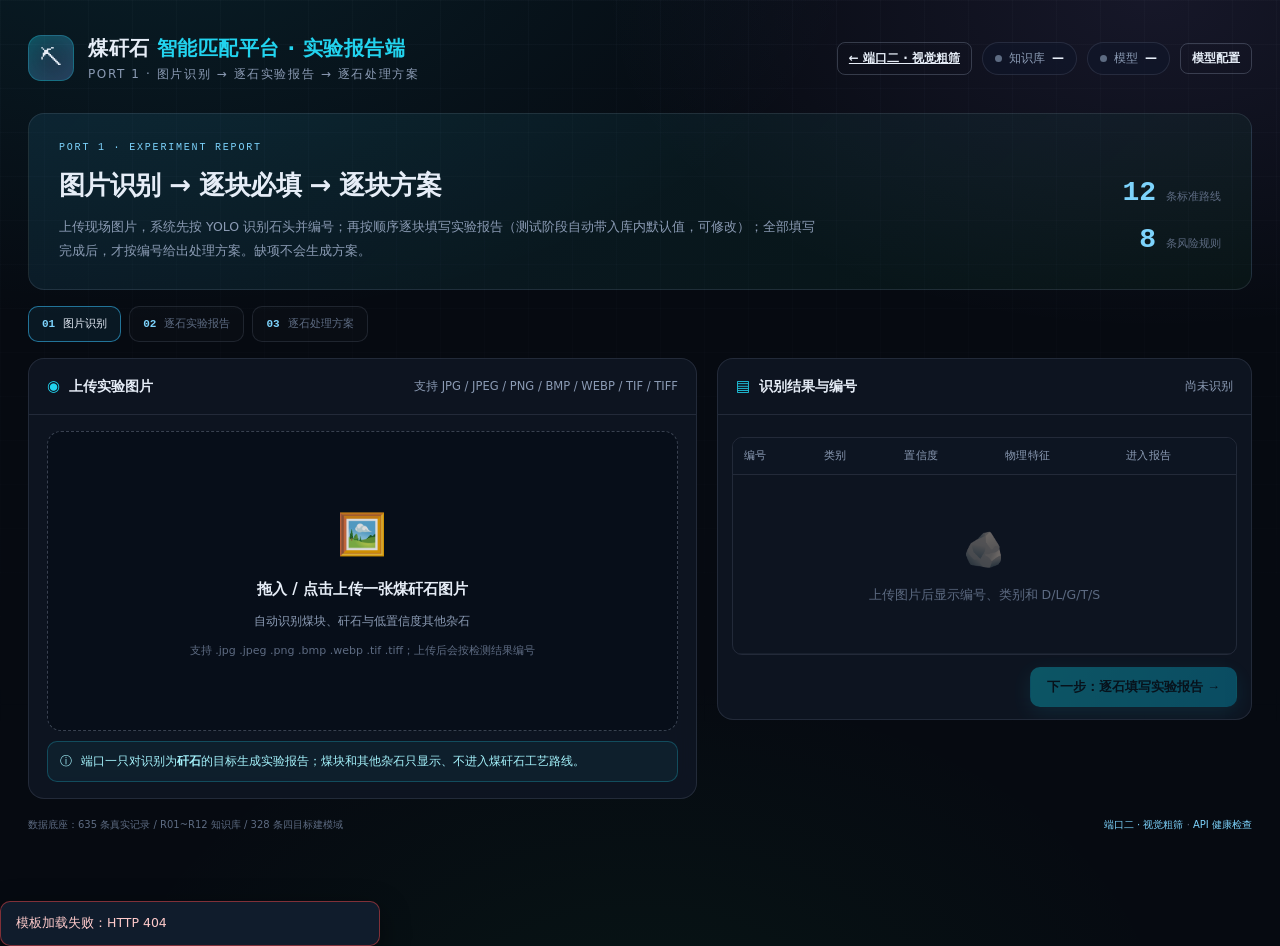
==== commit 2240ecda: "feat: port1 image-driven staged experiment report and plan flow" ====
--- a/static/precision.html
+++ b/static/precision.html
@@ -3,7 +3,7 @@
 <head>
 <meta charset="UTF-8">
 <meta name="viewport" content="width=device-width, initial-scale=1.0">
-<title>端口一 · 化验单精准匹配 · 煤矸石智能匹配平台</title>
+<title>端口一 · 实验报告精准匹配 · 煤矸石智能匹配平台</title>
 <link rel="icon" href="data:image/svg+xml,<svg xmlns='http://www.w3.org/2000/svg' viewBox='0 0 100 100'><text y='.9em' font-size='90'>⛏</text></svg>">
 <link rel="stylesheet" href="/static/styles.css">
 </head>
@@ -13,22 +13,23 @@
     <div class="brand">
       <div class="logo">⛏</div>
       <div>
-        <h1>煤矸石 <span>智能匹配平台 · 双端口</span></h1>
-        <p>Port 1 · 化验单精准匹配 / R01~R12 知识库</p>
+        <h1>煤矸石 <span>智能匹配平台 · 实验报告端</span></h1>
+        <p>Port 1 · 图片识别 → 逐石实验报告 → 逐石处理方案</p>
       </div>
     </div>
     <div class="top-actions">
       <a class="btn sm ghost" href="/">← 端口二 · 视觉粗筛</a>
       <span class="chip" id="chip-kb"><i class="dot"></i>知识库 <b>—</b></span>
-      <span class="chip" id="chip-model"><i class="dot"></i>规则引擎 <b>在线</b></span>
+      <span class="chip" id="chip-llm"><i class="dot"></i>模型 <b>—</b></span>
+      <button class="btn sm ghost" id="btn-config">模型配置</button>
     </div>
   </header>
 
   <section class="precision-hero">
     <div>
-      <div class="eyebrow">PORT 1 · PRECISION CHEMISTRY</div>
-      <h2>把化验单和工艺要求，直接变成可执行方案</h2>
-      <p>输入 XRF 主量、工业分析、XRD 与环保指标；系统先做含硫/高钙/重金属风险拦截，再从 R01~R12 中匹配路线、八工序和参数，并给出相似标杆案例。</p>
+      <div class="eyebrow">PORT 1 · EXPERIMENT REPORT</div>
+      <h2>图片识别 → 逐块必填 → 逐块方案</h2>
+      <p>上传现场图片，系统先按 YOLO 识别石头并编号；再按顺序逐块填写实验报告（测试阶段自动带入库内默认值，可修改）；全部填写完成后，才按编号给出处理方案。缺项不会生成方案。</p>
     </div>
     <div class="hero-stat">
       <b id="hero-routes">12</b><span>条标准路线</span>
@@ -36,131 +37,216 @@
     </div>
   </section>
 
-  <div class="grid-2 wide-left precision-grid">
-    <section class="card">
+  <nav class="p1-stepbar" id="p1-stepbar">
+    <div class="p1-step-tab active" data-step="1"><b>01</b><span>图片识别</span></div>
+    <div class="p1-step-tab" data-step="2"><b>02</b><span>逐石实验报告</span></div>
+    <div class="p1-step-tab" data-step="3"><b>03</b><span>逐石处理方案</span></div>
+  </nav>
+
+  <!-- STEP 1 -->
+  <section class="p1-step active" id="p1-step-1">
+    <div class="grid-2 wide-left">
+      <section class="card">
+        <div class="card-head">
+          <h2><span class="ic">◉</span>上传实验图片</h2>
+          <span class="sub" id="p1-upload-sub">支持 JPG / JPEG / PNG / BMP / WEBP / TIF / TIFF</span>
+        </div>
+        <div class="card-body">
+          <div class="drop" id="p1-drop">
+            <div class="ico">🖼️</div>
+            <h4>拖入 / 点击上传一张煤矸石图片</h4>
+            <p>自动识别煤块、矸石与低置信度其他杂石</p>
+            <small>支持 .jpg .jpeg .png .bmp .webp .tif .tiff；上传后会按检测结果编号</small>
+          </div>
+          <input type="file" id="p1-file" accept=".jpg,.jpeg,.png,.bmp,.webp,.tif,.tiff,image/*" hidden>
+          <div id="p1-image-box" style="display:none;margin-top:12px">
+            <div class="image-stage">
+              <span class="badge" id="p1-image-badge">—</span>
+              <img id="p1-result-img" alt="识别结果">
+            </div>
+            <div class="quality" id="p1-quality"></div>
+            <div style="display:flex;gap:8px;flex-wrap:wrap;margin-top:10px">
+              <button class="btn sm ghost" id="p1-btn-clear">换一张图</button>
+              <button class="btn sm ghost" id="p1-btn-demo">载入测试图</button>
+            </div>
+          </div>
+          <div class="notice" id="p1-detect-error" style="display:none;margin-top:10px"></div>
+          <div class="notice cyan" style="margin-top:10px"><span>ⓘ</span><span>端口一只对识别为<b>矸石</b>的目标生成实验报告；煤块和其他杂石只显示、不进入煤矸石工艺路线。</span></div>
+        </div>
+      </section>
+
+      <section class="card">
+        <div class="card-head">
+          <h2><span class="ic">▤</span>识别结果与编号</h2>
+          <span class="sub" id="p1-detect-sub">尚未识别</span>
+        </div>
+        <div class="card-body tight">
+          <div class="counts" id="p1-counts" style="margin-bottom:10px"></div>
+          <div class="table-wrap">
+            <table>
+              <thead><tr><th>编号</th><th>类别</th><th>置信度</th><th>物理特征</th><th>进入报告</th></tr></thead>
+              <tbody id="p1-stone-body"><tr><td colspan="5"><div class="empty" style="min-height:160px;border:0"><div class="big">🪨</div>上传图片后显示编号、类别和 D/L/G/T/S</div></td></tr></tbody>
+            </table>
+          </div>
+          <div style="display:flex;justify-content:flex-end;margin-top:12px">
+            <button class="btn primary" id="p1-to-forms" disabled>下一步：逐石填写实验报告 →</button>
+          </div>
+        </div>
+      </section>
+    </div>
+  </section>
+
+  <!-- STEP 2 -->
+  <section class="p1-step" id="p1-step-2">
+    <div class="card">
       <div class="card-head">
-        <h2><span class="ic">▣</span>化验单 / 工艺要求</h2>
-        <span class="sub" id="form-sub">载入示例后可一键修改</span>
+        <h2><span class="ic">▣</span>逐石实验报告</h2>
+        <span class="sub" id="p1-form-sub">第 0 / 0 块</span>
       </div>
       <div class="card-body">
-        <div class="field">
-          <label><b>载入库内真实样品</b><span class="hint">用于快速演示，所有字段仍可手改</span></label>
-          <div style="display:flex;gap:8px">
-            <select id="sample-select" style="flex:1"></select>
-            <button class="btn sm" id="btn-load-sample">载入</button>
-          </div>
-          <div class="hint" id="sample-note">—</div>
-        </div>
-
-        <form id="precision-form">
+        <div class="p1-progress"><div id="p1-progress-bar"></div></div>
+        <div id="p1-stone-head" class="p1-stone-head"></div>
+        <div class="notice" style="margin-bottom:10px"><span>✱</span><span>带 <b>*</b> 的指标为必填；全部填写完成后才允许生成方案。测试阶段已自动带入库内默认值，可直接改。</span></div>
+
+        <form id="p1-form">
           <div class="form-section">
             <div class="section-label">01 · 样品与产地</div>
             <div class="chem-grid">
-              <div class="field"><label><b>省份</b></label><input id="p-province" value="山西"></div>
-              <div class="field"><label><b>城市</b></label><input id="p-city" value="太原市"></div>
-              <div class="field"><label><b>煤田 / 矿区</b></label><input id="p-coalfield" value="西山煤田"></div>
-              <div class="field"><label><b>样品状态</b></label>
-                <select id="p-source"><option>新鲜原矸(RAW)</option><option>洗选煤矸石(WASHED)</option><option>自燃煤矸石(BURNT)</option><option>实验室煅烧或改性矸(MODIFIED)</option><option>风化陈化矸石(WEATHERED)</option></select>
+              <div class="field"><label><b>省份 *</b></label><input id="p1-province" value="山西"></div>
+              <div class="field"><label><b>城市 *</b></label><input id="p1-city" value="太原市"></div>
+              <div class="field"><label><b>煤田/矿区 *</b></label><input id="p1-coalfield" value="西山煤田"></div>
+              <div class="field"><label><b>样品状态 *</b></label>
+                <select id="p1-source"><option>新鲜原矸(RAW)</option><option>洗选煤矸石(WASHED)</option><option>自燃煤矸石(BURNT)</option><option>实验室煅烧或改性矸(MODIFIED)</option><option>风化陈化矸石(WEATHERED)</option></select>
               </div>
-              <div class="field"><label><b>外观颜色</b></label><input id="p-color" value="灰黑色/深灰色"></div>
-              <div class="field"><label><b>岩石学类型</b></label><input id="p-petrology" value="高岭石型(粘土岩类)"></div>
+              <div class="field"><label><b>外观颜色 *</b></label><input id="p1-color" value="灰黑色/深灰色"></div>
+              <div class="field"><label><b>岩石学类型 *</b></label><input id="p1-petrology" value="高岭石型(粘土岩类)"></div>
             </div>
           </div>
 
           <div class="form-section">
             <div class="section-label">02 · XRF 化学成分（wt%）</div>
             <div class="chem-grid">
-              <div class="field"><label><b>SiO₂</b></label><input type="number" id="c-SiO2" step="0.01" value="58"></div>
-              <div class="field"><label><b>Al₂O₃</b></label><input type="number" id="c-Al2O3" step="0.01" value="22"></div>
-              <div class="field"><label><b>Fe₂O₃</b></label><input type="number" id="c-Fe2O3" step="0.01" value="6"></div>
-              <div class="field"><label><b>CaO</b></label><input type="number" id="c-CaO" step="0.01" value="2.2"></div>
-              <div class="field"><label><b>MgO</b></label><input type="number" id="c-MgO" step="0.01" value="1.5"></div>
-              <div class="field"><label><b>SO₃</b></label><input type="number" id="c-SO3" step="0.01" value="1.0"></div>
-              <div class="field"><label><b>K₂O</b></label><input type="number" id="c-K2O" step="0.01" value="1.8"></div>
-              <div class="field"><label><b>Na₂O</b></label><input type="number" id="c-Na2O" step="0.01" value="0.5"></div>
-              <div class="field"><label><b>LOI 烧失量</b></label><input type="number" id="c-LOI" step="0.01" value="6"></div>
+              <div class="field"><label><b>SiO₂ *</b></label><input type="number" id="p1-c-SiO2" step="0.01" min="0" max="95"></div>
+              <div class="field"><label><b>Al₂O₃ *</b></label><input type="number" id="p1-c-Al2O3" step="0.01" min="0" max="65"></div>
+              <div class="field"><label><b>Fe₂O₃ *</b></label><input type="number" id="p1-c-Fe2O3" step="0.01" min="0" max="35"></div>
+              <div class="field"><label><b>CaO *</b></label><input type="number" id="p1-c-CaO" step="0.01" min="0" max="45"></div>
+              <div class="field"><label><b>MgO *</b></label><input type="number" id="p1-c-MgO" step="0.01" min="0" max="20"></div>
+              <div class="field"><label><b>SO₃ *</b></label><input type="number" id="p1-c-SO3" step="0.01" min="0" max="20"></div>
+              <div class="field"><label><b>K₂O *</b></label><input type="number" id="p1-c-K2O" step="0.01" min="0" max="10"></div>
+              <div class="field"><label><b>Na₂O *</b></label><input type="number" id="p1-c-Na2O" step="0.01" min="0" max="10"></div>
+              <div class="field"><label><b>LOI 烧失量 *</b></label><input type="number" id="p1-c-LOI" step="0.01" min="0" max="55"></div>
             </div>
           </div>
 
           <div class="form-section">
             <div class="section-label">03 · 工业分析与热工</div>
             <div class="chem-grid">
-              <div class="field"><label><b>灰分 Aad</b></label><input type="number" id="i-ash" step="0.1" value="78"></div>
-              <div class="field"><label><b>挥发分 Vad</b></label><input type="number" id="i-volatile" step="0.1" value="14"></div>
-              <div class="field"><label><b>固定碳 FC</b></label><input type="number" id="i-FC" step="0.1" value="6"></div>
-              <div class="field"><label><b>全硫 St</b></label><input type="number" id="i-St" step="0.01" value="1.2"></div>
-              <div class="field"><label><b>发热量 Qnet,ar</b></label><input type="number" id="i-Qnet" step="0.01" value="3.5"></div>
+              <div class="field"><label><b>灰分 Aad *</b></label><input type="number" id="p1-i-ash" step="0.1" min="0" max="98"></div>
+              <div class="field"><label><b>挥发分 Vad *</b></label><input type="number" id="p1-i-volatile" step="0.1" min="0" max="45"></div>
+              <div class="field"><label><b>固定碳 FC *</b></label><input type="number" id="p1-i-FC" step="0.1" min="0" max="40"></div>
+              <div class="field"><label><b>全硫 St *</b></label><input type="number" id="p1-i-St" step="0.01" min="0" max="20"></div>
+              <div class="field"><label><b>发热量 Qnet,ar *</b></label><input type="number" id="p1-i-Qnet" step="0.01" min="0" max="25"></div>
             </div>
           </div>
 
           <details class="form-details" open>
-            <summary>04 · XRD 矿物定量（可选）<span>提高 Al₂O₃ / Fe₂O₃ / CaO 判据</span></summary>
+            <summary>04 · XRD 矿物定量（必填；无 XRD 请填 0，不可留空）<span>全部实验报告字段必填</span></summary>
             <div class="chem-grid" style="margin-top:8px">
-              <div class="field"><label><b>高岭石</b></label><input type="number" id="x-kaolinite" step="0.1" value="50"></div>
-              <div class="field"><label><b>石英</b></label><input type="number" id="x-quartz" step="0.1" value="32"></div>
-              <div class="field"><label><b>伊利石/云母</b></label><input type="number" id="x-illite" step="0.1" value="10"></div>
-              <div class="field"><label><b>绿泥石/蒙脱石</b></label><input type="number" id="x-chlorite" step="0.1" value="3"></div>
-              <div class="field"><label><b>方解石/白云石</b></label><input type="number" id="x-calcite" step="0.1" value="3"></div>
-              <div class="field"><label><b>黄铁矿/菱铁矿</b></label><input type="number" id="x-pyrite" step="0.1" value="2"></div>
+              <div class="field"><label><b>高岭石 *</b></label><input type="number" id="p1-x-kaolinite" step="0.1" min="0" max="100"></div>
+              <div class="field"><label><b>石英 *</b></label><input type="number" id="p1-x-quartz" step="0.1" min="0" max="100"></div>
+              <div class="field"><label><b>伊利石/云母 *</b></label><input type="number" id="p1-x-illite" step="0.1" min="0" max="100"></div>
+              <div class="field"><label><b>绿泥石/蒙脱石 *</b></label><input type="number" id="p1-x-chlorite" step="0.1" min="0" max="100"></div>
+              <div class="field"><label><b>方解石/白云石 *</b></label><input type="number" id="p1-x-calcite" step="0.1" min="0" max="100"></div>
+              <div class="field"><label><b>黄铁矿/菱铁矿 *</b></label><input type="number" id="p1-x-pyrite" step="0.1" min="0" max="100"></div>
             </div>
           </details>
 
           <div class="form-section">
             <div class="section-label">05 · 环保与工程红线</div>
             <div class="chem-grid">
-              <div class="field"><label><b>浸出液 pH</b></label><input type="number" id="e-pH" step="0.1" value="7.5"></div>
-              <div class="field"><label><b>重金属浸出</b></label>
-                <select id="e-heavy"><option>符合I类一般工业固废(可生态回填/农用)</option><option>II类需控</option><option>超标危废</option></select>
+              <div class="field"><label><b>浸出液 pH *</b></label><input type="number" id="p1-e-pH" step="0.1" min="0" max="14"></div>
+              <div class="field"><label><b>重金属浸出 *</b></label>
+                <select id="p1-e-heavy"><option>符合I类一般工业固废(可生态回填/农用)</option><option>II类需控</option><option>超标危废</option></select>
               </div>
-              <div class="field"><label><b>放射性</b></label>
-                <select id="e-radio"><option>符合A类建材(产销与使用范围不受限)</option><option>IRa>1.0</option><option>超标</option></select>
+              <div class="field"><label><b>放射性 *</b></label>
+                <select id="p1-e-radio"><option>符合A类建材(产销与使用范围不受限)</option><option>IRa>1.0</option><option>超标</option></select>
               </div>
             </div>
           </div>
 
           <div class="form-section">
-            <div class="section-label">06 · 处理工艺与硬性要求</div>
-            <div class="chem-grid">
-              <div class="field"><label><b>优先路线</b></label>
-                <select id="r-desired"><option value="">自动匹配（推荐）</option></select>
-              </div>
-              <div class="field"><label><b>决策偏好</b></label>
-                <select id="r-priority"><option value="balanced">综合平衡</option><option value="cost">低成本/大宗消纳</option><option value="carbon">低碳/固碳</option><option value="high_value">高值化</option><option value="strength">高强度建材</option></select>
-              </div>
-              <div class="field"><label><b>配套脱硫/中和</b></label>
-                <select id="r-sulfur"><option value="false">否（默认拦截高硫直用）</option><option value="true">是，已有脱硫/中和</option></select>
-              </div>
-              <div class="field"><label><b>细磨/消解能力</b></label>
-                <select id="r-fine"><option value="false">否（CaO>2.5 时拦截制砖）</option><option value="true">是，可磨细/消解</option></select>
-              </div>
-            </div>
-            <div class="notice cyan" style="margin-top:10px"><span>ⓘ</span><span>路线要求、八工序、参数与环保红线会一并进入最终推荐；不是只按成分排序。</span></div>
-          </div>
-
+            <div class="section-label">06 · 处理要求（可选）</div>
+            <div class="chem-grid">
+              <div class="field"><label><b>优先路线</b></label><select id="p1-r-desired"><option value="">自动匹配（推荐）</option></select></div>
+              <div class="field"><label><b>决策偏好</b></label><select id="p1-r-priority"><option value="balanced">综合平衡</option><option value="cost">低成本/大宗消纳</option><option value="carbon">低碳/固碳</option><option value="high_value">高值化</option><option value="strength">高强度建材</option></select></div>
+              <div class="field"><label><b>配套脱硫/中和</b></label><select id="p1-r-sulfur"><option value="false">否</option><option value="true">是，已有脱硫/中和</option></select></div>
+              <div class="field"><label><b>细磨/消解能力</b></label><select id="p1-r-fine"><option value="false">否</option><option value="true">是，可磨细/消解</option></select></div>
+            </div>
+          </div>
+
+          <div class="notice" id="p1-form-error" style="display:none;margin-top:10px"></div>
           <div style="display:flex;gap:9px;flex-wrap:wrap;margin-top:14px">
-            <button type="button" class="btn primary" id="btn-run" style="flex:1;min-width:180px">⚡ 生成精准方案</button>
-            <button type="button" class="btn ghost" id="btn-reset">重置示例</button>
+            <button type="button" class="btn ghost" id="p1-prev">← 上一块</button>
+            <button type="button" class="btn primary" id="p1-save-next" style="flex:1;min-width:180px">保存并下一块 →</button>
+            <button type="button" class="btn primary" id="p1-generate" style="display:none;flex:1;min-width:220px">✓ 完成并生成处理方案</button>
           </div>
         </form>
       </div>
-    </section>
-
-    <section class="card result-card">
-      <div class="card-head">
-        <h2><span class="ic">✦</span>精准匹配结果</h2>
-        <span class="sub" id="result-sub">等待输入</span>
-      </div>
-      <div class="card-body" id="precision-result">
-        <div class="pred-empty" style="min-height:300px"><div class="big">⚗</div>载入示例或填写化验单<br>点击「生成精准方案」查看 R01~R12 推荐</div>
-      </div>
-    </section>
-  </div>
+    </div>
+  </section>
+
+  <!-- STEP 3 -->
+  <section class="p1-step" id="p1-step-3">
+    <div class="thinking-panel" id="p1-thinking">
+      <div class="thinking-ring"></div>
+      <h3>AI 正在根据知识库深度学习</h3>
+      <p>正在逐块核对风险规则、工艺窗口与八工序参数…</p>
+      <div class="progress-track"><div id="p1-thinking-bar"></div></div>
+      <div class="mono" id="p1-thinking-pct">0%</div>
+    </div>
+    <div id="p1-results" style="display:none"></div>
+    <div style="display:flex;gap:9px;flex-wrap:wrap;margin-top:12px" id="p1-result-actions">
+      <button class="btn ghost" id="p1-back-forms">← 返回修改实验报告</button>
+      <button class="btn ghost" id="p1-restart">重新上传图片</button>
+    </div>
+  </section>
 
   <div class="footer-note">
-    <span>数据底座：635 条真实煤矸石记录 / R01~R12 知识库 / 328 条四目标建模域</span>
+    <span>数据底座：635 条真实记录 / R01~R12 知识库 / 328 条四目标建模域</span>
     <span><a href="/">端口二 · 视觉粗筛</a> · <a href="/api/health" target="_blank">API 健康检查</a></span>
   </div>
 </div>
+
+<!-- 指标弹窗：双击方案打开 -->
+<div class="modal-mask" id="p1-metrics-modal">
+  <div class="modal" style="width:900px;max-width:94vw">
+    <div class="modal-head"><h3 id="p1-metrics-title">本块实验指标</h3><button class="btn sm ghost" data-close="p1-metrics-modal">关闭</button></div>
+    <div class="modal-body" id="p1-metrics-body"></div>
+  </div>
+</div>
+
+<!-- 模型配置 -->
+<div class="modal-mask" id="p1-config-modal">
+  <div class="modal" style="width:620px;max-width:94vw">
+    <div class="modal-head"><h3>模型配置 · GLM-4.5-Flash</h3><button class="btn sm ghost" data-close="p1-config-modal">关闭</button></div>
+    <div class="modal-body">
+      <div class="notice cyan" style="margin-bottom:10px"><span>ⓘ</span><span>默认使用智谱免费模型 <b>glm-4.5-flash</b>；Key 只保存在本机 <code>config.json</code>，不写入前端。</span></div>
+      <div class="chem-grid" style="grid-template-columns:1fr 1fr">
+        <div class="field"><label><b>Provider</b></label><input id="p1-cfg-provider" value="zhipu"></div>
+        <div class="field"><label><b>Protocol</b></label><select id="p1-cfg-protocol"><option value="openai">OpenAI 兼容</option><option value="anthropic">Anthropic</option></select></div>
+        <div class="field" style="grid-column:1/-1"><label><b>Base URL</b></label><input id="p1-cfg-base" value="https://open.bigmodel.cn/api/paas/v4"></div>
+        <div class="field"><label><b>Model</b></label><input id="p1-cfg-model" value="glm-4.5-flash"></div>
+        <div class="field"><label><b>API Key</b></label><input id="p1-cfg-key" type="password" placeholder="不填则保持原值"></div>
+      </div>
+      <div class="notice" id="p1-cfg-status" style="margin-top:10px"><span>ⓘ</span><span>未配置 Key 时自动使用离线知识库。</span></div>
+      <div style="display:flex;gap:8px;margin-top:12px;justify-content:flex-end">
+        <button class="btn ghost" id="p1-cfg-test">测试连通</button>
+        <button class="btn primary" id="p1-cfg-save">保存</button>
+      </div>
+    </div>
+  </div>
+</div>
+
 <script src="/static/precision.js"></script>
 </body>
 </html>
--- a/static/styles.css
+++ b/static/styles.css
@@ -530,3 +530,46 @@
   .chem-grid { grid-template-columns:repeat(2,minmax(0,1fr)); }
   .result-card { position:static; }
 }
+
+/* ===== port1 3-step experiment report ===== */
+.p1-stepbar { display:flex; gap:8px; margin:12px 0 16px; flex-wrap:wrap; }
+.p1-step-tab { display:flex; align-items:center; gap:8px; padding:8px 13px; border:1px solid var(--line); border-radius:10px; color:var(--dim); background:rgba(255,255,255,.015); cursor:pointer; font-size:11px; }
+.p1-step-tab b { font-family:var(--mono); font-size:11px; color:#7dd3fc; }
+.p1-step-tab.active { border-color:rgba(56,189,248,.55); color:var(--ink); background:rgba(56,189,248,.08); }
+.p1-step-tab.done { border-color:rgba(34,197,94,.35); }
+.p1-step { display:none; }
+.p1-step.active { display:block; }
+.p1-progress { height:5px; border-radius:999px; background:rgba(148,163,184,.12); overflow:hidden; margin-bottom:12px; }
+#p1-progress-bar { height:100%; width:0; background:linear-gradient(90deg,#22d3ee,#22c55e); transition:width .25s; }
+.p1-stone-head { display:flex; align-items:center; flex-wrap:wrap; gap:7px; padding:9px 11px; margin-bottom:10px; border:1px solid var(--line); border-radius:10px; background:rgba(56,189,248,.045); }
+.p1-stone-head .id-badge { min-width:38px; }
+.dim-row { opacity:.48; }
+.thinking-panel { display:none; text-align:center; padding:52px 20px 46px; border:1px solid rgba(56,189,248,.25); border-radius:16px; background:linear-gradient(180deg,rgba(56,189,248,.08),rgba(34,197,94,.03)); }
+.thinking-panel.show { display:block; }
+.thinking-panel h3 { margin:18px 0 6px; font-size:18px; letter-spacing:.02em; }
+.thinking-panel p { color:var(--muted); font-size:12px; margin-bottom:18px; }
+.thinking-ring { width:46px; height:46px; border-radius:50%; margin:0 auto; border:3px solid rgba(56,189,248,.2); border-top-color:#7dd3fc; animation:p1spin .8s linear infinite; }
+@keyframes p1spin { to { transform:rotate(360deg); } }
+.progress-track { height:8px; max-width:520px; margin:0 auto; background:rgba(148,163,184,.14); border-radius:999px; overflow:hidden; }
+#p1-thinking-bar { height:100%; width:0; background:linear-gradient(90deg,#22d3ee,#a78bfa,#22c55e); transition:width .12s linear; }
+#p1-thinking-pct { color:#7dd3fc; font-size:12px; margin-top:7px; }
+.plan-list { display:flex; flex-direction:column; gap:14px; }
+.plan-card { border:1px solid rgba(125,211,252,.22); border-radius:14px; padding:14px 16px; background:linear-gradient(180deg,rgba(56,189,248,.055),rgba(15,23,42,.2)); cursor:default; }
+.plan-card:hover { border-color:rgba(125,211,252,.45); }
+.plan-head { display:flex; align-items:center; gap:10px; flex-wrap:wrap; }
+.plan-no { width:34px; height:34px; border-radius:9px; display:grid; place-items:center; background:rgba(56,189,248,.14); border:1px solid rgba(56,189,248,.35); color:#7dd3fc; font-family:var(--mono); font-size:12px; font-weight:700; }
+.plan-stone { color:var(--dim); font-size:10px; font-family:var(--mono); }
+.plan-title { font-size:15px; font-weight:700; margin-top:2px; }
+.plan-route { margin-left:auto; text-align:right; font-family:var(--mono); color:#7dd3fc; font-size:17px; font-weight:800; }
+.plan-route span { display:block; font-family:inherit; font-size:10px; color:var(--green); font-weight:400; }
+.plan-meta { display:flex; gap:9px; flex-wrap:wrap; align-items:center; margin:8px 0 12px; }
+.flow-svg { width:100%; height:auto; display:block; border:1px solid rgba(148,163,184,.12); border-radius:10px; background:rgba(6,11,18,.45); }
+.plan-text { color:var(--muted); font-size:11.5px; line-height:1.9; }
+.metric-table { width:100%; border-collapse:collapse; font-size:10.5px; }
+.metric-table td { padding:4px 6px; border-bottom:1px solid var(--line); color:var(--muted); }
+.metric-table td:first-child { color:var(--dim); }
+.metric-table td.num { text-align:right; font-family:var(--mono); color:var(--ink); }
+@media (max-width:760px) {
+  .chem-grid { grid-template-columns:repeat(2,minmax(0,1fr)); }
+  .plan-route { margin-left:0; }
+}
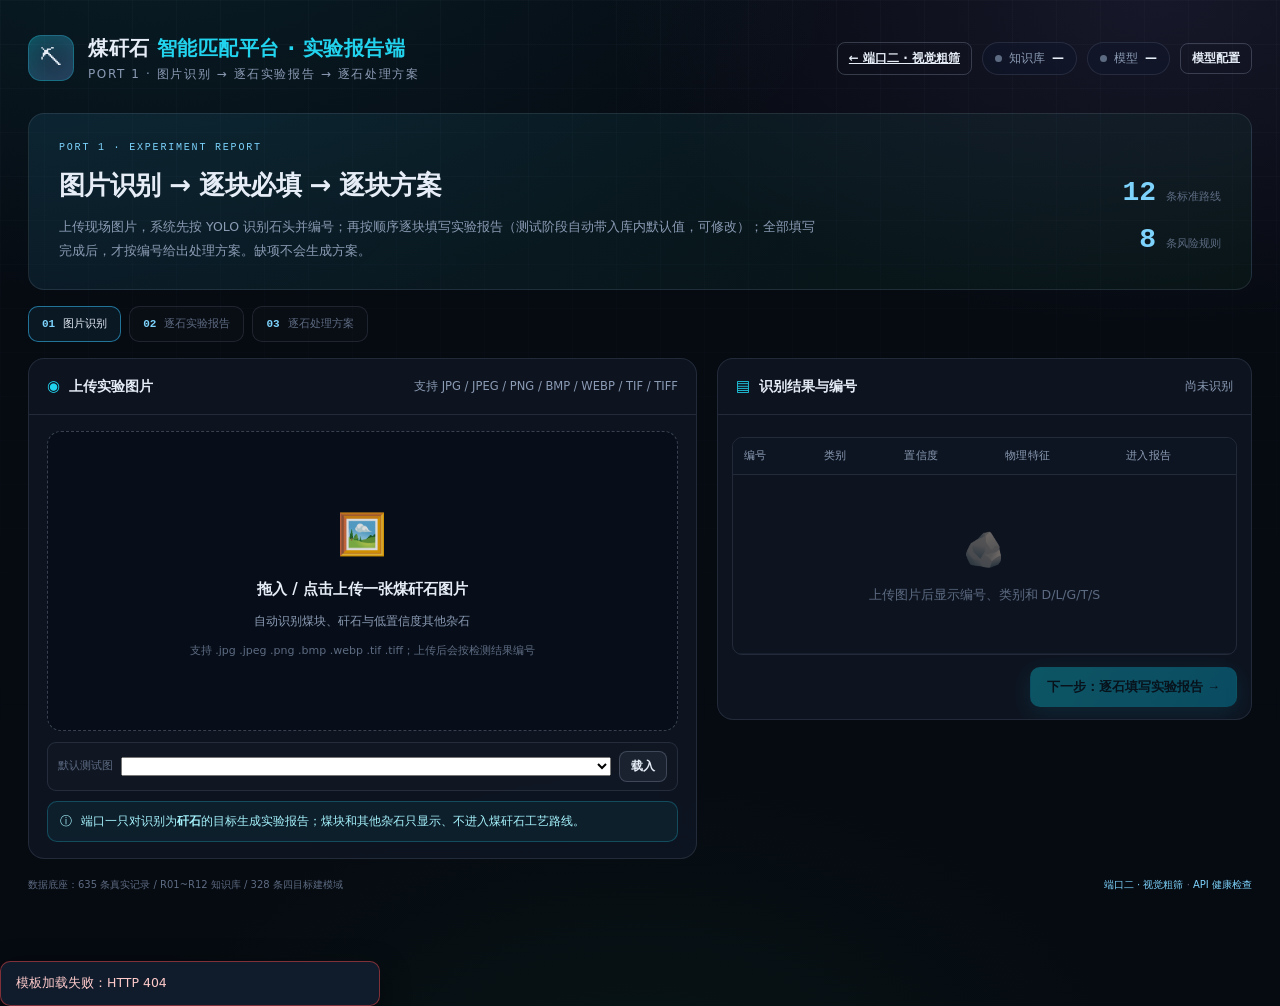
==== commit 543d5838: "feat: add three default demo images to port one" ====
--- a/static/precision.html
+++ b/static/precision.html
@@ -59,6 +59,11 @@
             <small>支持 .jpg .jpeg .png .bmp .webp .tif .tiff；上传后会按检测结果编号</small>
           </div>
           <input type="file" id="p1-file" accept=".jpg,.jpeg,.png,.bmp,.webp,.tif,.tiff,image/*" hidden>
+          <div class="demo-picker">
+            <span class="demo-label">默认测试图</span>
+            <select id="p1-demo-select"></select>
+            <button class="btn sm" id="p1-btn-demo">载入</button>
+          </div>
           <div id="p1-image-box" style="display:none;margin-top:12px">
             <div class="image-stage">
               <span class="badge" id="p1-image-badge">—</span>
@@ -67,7 +72,6 @@
             <div class="quality" id="p1-quality"></div>
             <div style="display:flex;gap:8px;flex-wrap:wrap;margin-top:10px">
               <button class="btn sm ghost" id="p1-btn-clear">换一张图</button>
-              <button class="btn sm ghost" id="p1-btn-demo">载入测试图</button>
             </div>
           </div>
           <div class="notice" id="p1-detect-error" style="display:none;margin-top:10px"></div>
--- a/static/styles.css
+++ b/static/styles.css
@@ -573,3 +573,6 @@
   .chem-grid { grid-template-columns:repeat(2,minmax(0,1fr)); }
   .plan-route { margin-left:0; }
 }
+.demo-picker { display:flex; align-items:center; gap:8px; margin-top:11px; padding:8px 10px; border:1px solid var(--line); border-radius:9px; background:rgba(255,255,255,.015); }
+.demo-picker .demo-label { font-size:10.5px; color:var(--dim); white-space:nowrap; }
+.demo-picker select { flex:1; min-width:160px; }
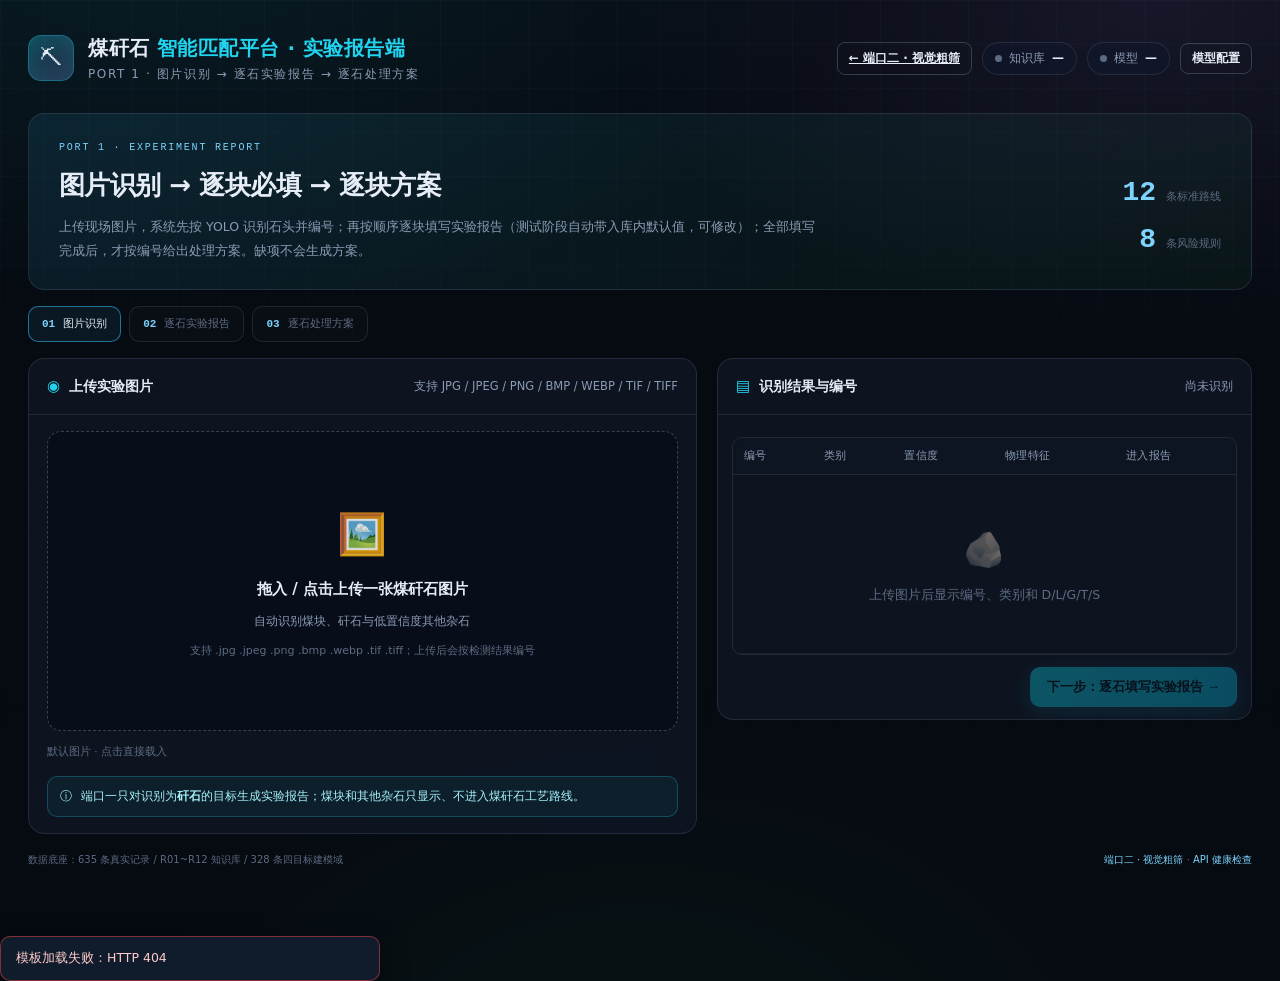
==== commit 09a28d4b: "feat: show clickable default image cards on port one" ====
--- a/static/precision.html
+++ b/static/precision.html
@@ -59,11 +59,8 @@
             <small>支持 .jpg .jpeg .png .bmp .webp .tif .tiff；上传后会按检测结果编号</small>
           </div>
           <input type="file" id="p1-file" accept=".jpg,.jpeg,.png,.bmp,.webp,.tif,.tiff,image/*" hidden>
-          <div class="demo-picker">
-            <span class="demo-label">默认测试图</span>
-            <select id="p1-demo-select"></select>
-            <button class="btn sm" id="p1-btn-demo">载入</button>
-          </div>
+          <div class="demo-title">默认图片 · 点击直接载入</div>
+          <div class="demo-grid" id="p1-demo-grid"></div>
           <div id="p1-image-box" style="display:none;margin-top:12px">
             <div class="image-stage">
               <span class="badge" id="p1-image-badge">—</span>
--- a/static/styles.css
+++ b/static/styles.css
@@ -576,3 +576,11 @@
 .demo-picker { display:flex; align-items:center; gap:8px; margin-top:11px; padding:8px 10px; border:1px solid var(--line); border-radius:9px; background:rgba(255,255,255,.015); }
 .demo-picker .demo-label { font-size:10.5px; color:var(--dim); white-space:nowrap; }
 .demo-picker select { flex:1; min-width:160px; }
+.demo-title { font-size:10.5px; color:var(--dim); margin:12px 0 6px; }
+.demo-grid { display:grid; grid-template-columns:repeat(3,minmax(0,1fr)); gap:8px; }
+.demo-card { display:flex; align-items:center; gap:8px; text-align:left; border:1px solid var(--line); border-radius:9px; padding:5px 6px; background:rgba(255,255,255,.015); color:var(--muted); cursor:pointer; transition:.18s; }
+.demo-card:hover, .demo-card.active { border-color:rgba(125,211,252,.55); background:rgba(56,189,248,.08); }
+.demo-card img { width:66px; height:48px; object-fit:cover; border-radius:6px; border:1px solid rgba(148,163,184,.18); flex:none; }
+.demo-card b { display:block; color:var(--ink); font-size:11px; line-height:1.4; }
+.demo-card small { display:block; color:var(--dim); font-size:9.5px; line-height:1.5; }
+@media (max-width:760px) { .demo-grid { grid-template-columns:1fr; } }
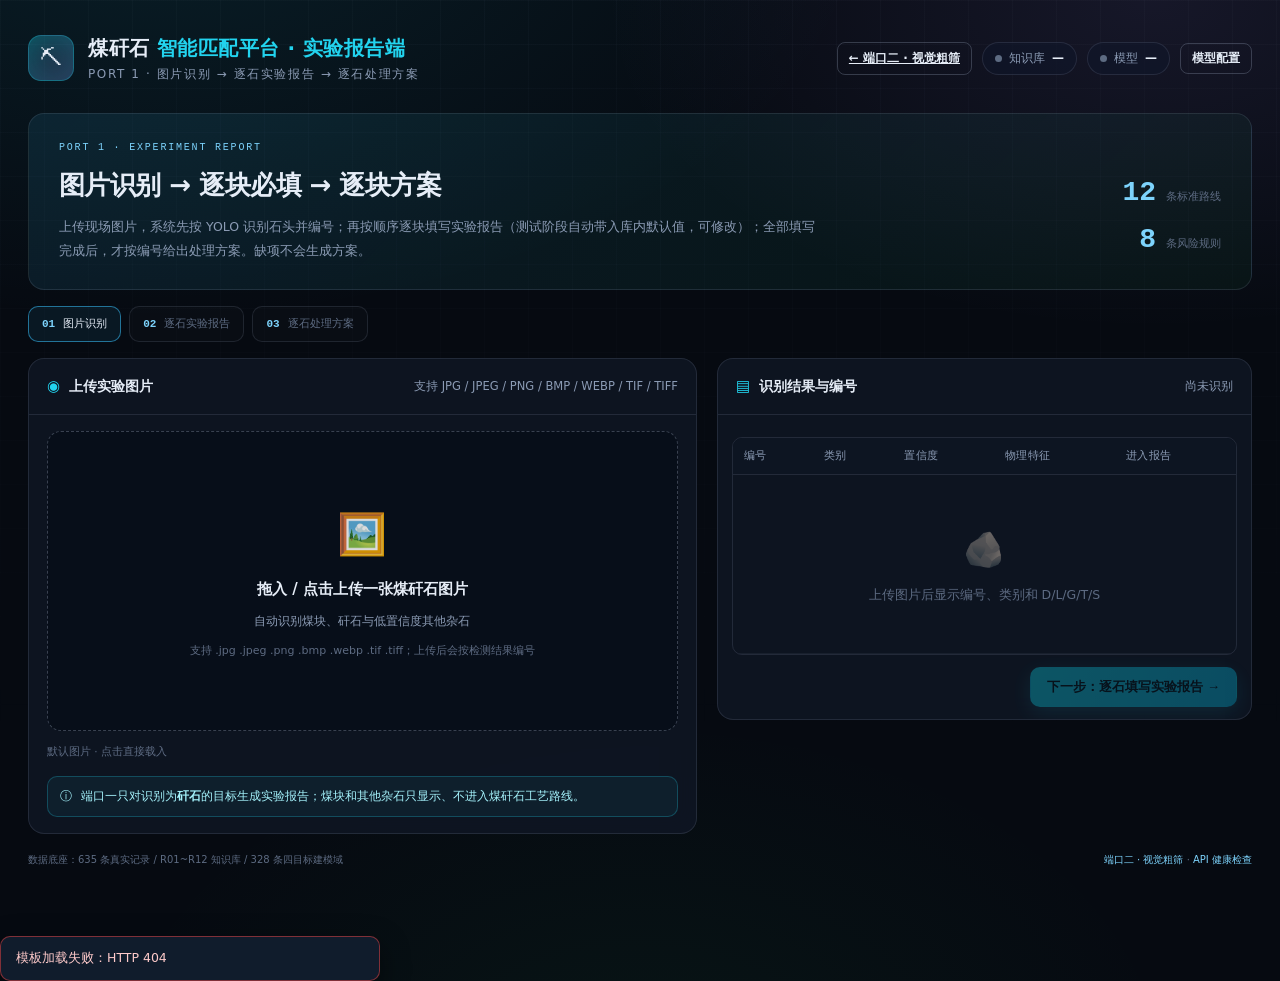
==== commit ee482d88: "feat: split port1 report into per-stone subtable wizard" ====
--- a/static/precision.html
+++ b/static/precision.html
@@ -107,10 +107,11 @@
       <div class="card-body">
         <div class="p1-progress"><div id="p1-progress-bar"></div></div>
         <div id="p1-stone-head" class="p1-stone-head"></div>
+        <div class="p1-module-tabs" id="p1-module-tabs"></div>
         <div class="notice" style="margin-bottom:10px"><span>✱</span><span>带 <b>*</b> 的指标为必填；全部填写完成后才允许生成方案。测试阶段已自动带入库内默认值，可直接改。</span></div>
 
         <form id="p1-form">
-          <div class="form-section">
+          <div class="form-section p1-module" data-p1-module="0">
             <div class="section-label">01 · 样品与产地</div>
             <div class="chem-grid">
               <div class="field"><label><b>省份 *</b></label><input id="p1-province" value="山西"></div>
@@ -124,7 +125,7 @@
             </div>
           </div>
 
-          <div class="form-section">
+          <div class="form-section p1-module" data-p1-module="1">
             <div class="section-label">02 · XRF 化学成分（wt%）</div>
             <div class="chem-grid">
               <div class="field"><label><b>SiO₂ *</b></label><input type="number" id="p1-c-SiO2" step="0.01" min="0" max="95"></div>
@@ -139,7 +140,7 @@
             </div>
           </div>
 
-          <div class="form-section">
+          <div class="form-section p1-module" data-p1-module="2">
             <div class="section-label">03 · 工业分析与热工</div>
             <div class="chem-grid">
               <div class="field"><label><b>灰分 Aad *</b></label><input type="number" id="p1-i-ash" step="0.1" min="0" max="98"></div>
@@ -150,7 +151,7 @@
             </div>
           </div>
 
-          <details class="form-details" open>
+          <details class="form-details p1-module" data-p1-module="3" open>
             <summary>04 · XRD 矿物定量（必填；无 XRD 请填 0，不可留空）<span>全部实验报告字段必填</span></summary>
             <div class="chem-grid" style="margin-top:8px">
               <div class="field"><label><b>高岭石 *</b></label><input type="number" id="p1-x-kaolinite" step="0.1" min="0" max="100"></div>
@@ -162,7 +163,7 @@
             </div>
           </details>
 
-          <div class="form-section">
+          <div class="form-section p1-module" data-p1-module="4">
             <div class="section-label">05 · 环保与工程红线</div>
             <div class="chem-grid">
               <div class="field"><label><b>浸出液 pH *</b></label><input type="number" id="p1-e-pH" step="0.1" min="0" max="14"></div>
@@ -175,7 +176,7 @@
             </div>
           </div>
 
-          <div class="form-section">
+          <div class="form-section p1-module" data-p1-module="5">
             <div class="section-label">06 · 处理要求（可选）</div>
             <div class="chem-grid">
               <div class="field"><label><b>优先路线</b></label><select id="p1-r-desired"><option value="">自动匹配（推荐）</option></select></div>
@@ -187,9 +188,9 @@
 
           <div class="notice" id="p1-form-error" style="display:none;margin-top:10px"></div>
           <div style="display:flex;gap:9px;flex-wrap:wrap;margin-top:14px">
-            <button type="button" class="btn ghost" id="p1-prev">← 上一块</button>
-            <button type="button" class="btn primary" id="p1-save-next" style="flex:1;min-width:180px">保存并下一块 →</button>
-            <button type="button" class="btn primary" id="p1-generate" style="display:none;flex:1;min-width:220px">✓ 完成并生成处理方案</button>
+            <button type="button" class="btn ghost" id="p1-prev">← 上一步</button>
+            <button type="button" class="btn primary" id="p1-save-next" style="flex:1;min-width:180px">下一步 →</button>
+            <button type="button" class="btn primary" id="p1-generate" style="display:none;flex:1;min-width:240px">进入处理方案 →</button>
           </div>
         </form>
       </div>
--- a/static/styles.css
+++ b/static/styles.css
@@ -584,3 +584,10 @@
 .demo-card b { display:block; color:var(--ink); font-size:11px; line-height:1.4; }
 .demo-card small { display:block; color:var(--dim); font-size:9.5px; line-height:1.5; }
 @media (max-width:760px) { .demo-grid { grid-template-columns:1fr; } }
+.p1-module { display:none; }
+.p1-module.active { display:block; }
+.p1-module-tabs { display:flex; gap:6px; flex-wrap:wrap; margin:0 0 12px; }
+.p1-module-tab { padding:5px 9px; border:1px solid var(--line); border-radius:999px; color:var(--dim); font-size:10px; }
+.p1-module-tab.active { border-color:rgba(56,189,248,.55); color:#7dd3fc; background:rgba(56,189,248,.08); }
+.p1-module-tab.done { color:#86efac; border-color:rgba(34,197,94,.3); }
+@media (max-width:760px) { .p1-module-tabs { gap:4px; } }
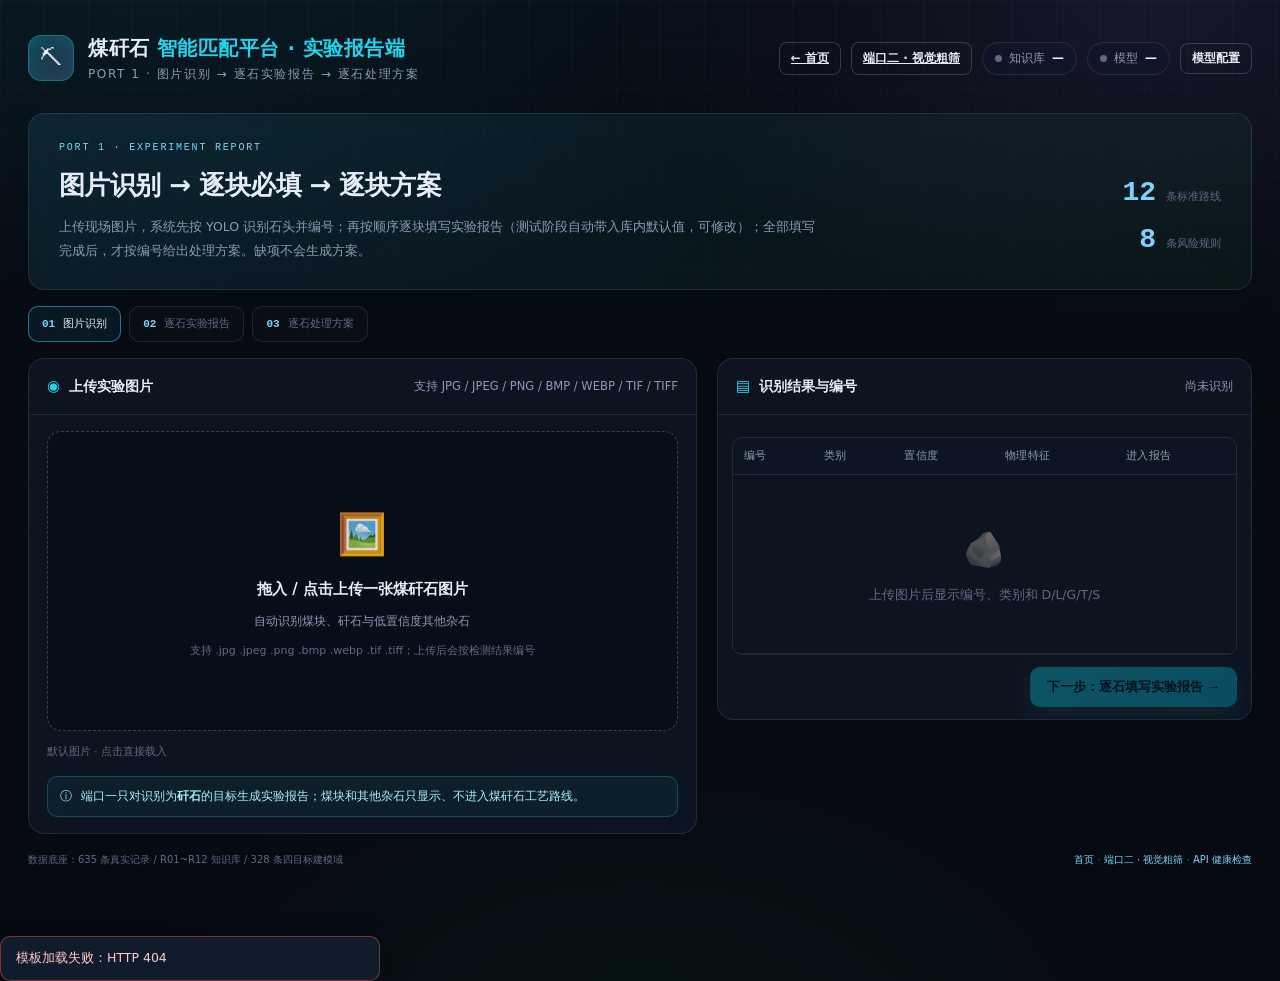
==== commit 9982fd20: "feat: add light platform homepage with dynamic overview" ====
--- a/static/precision.html
+++ b/static/precision.html
@@ -18,7 +18,8 @@
       </div>
     </div>
     <div class="top-actions">
-      <a class="btn sm ghost" href="/">← 端口二 · 视觉粗筛</a>
+      <a class="btn sm ghost" href="/">← 首页</a>
+      <a class="btn sm ghost" href="/vision">端口二 · 视觉粗筛</a>
       <span class="chip" id="chip-kb"><i class="dot"></i>知识库 <b>—</b></span>
       <span class="chip" id="chip-llm"><i class="dot"></i>模型 <b>—</b></span>
       <button class="btn sm ghost" id="btn-config">模型配置</button>
@@ -215,7 +216,7 @@
 
   <div class="footer-note">
     <span>数据底座：635 条真实记录 / R01~R12 知识库 / 328 条四目标建模域</span>
-    <span><a href="/">端口二 · 视觉粗筛</a> · <a href="/api/health" target="_blank">API 健康检查</a></span>
+    <span><a href="/">首页</a> · <a href="/vision">端口二 · 视觉粗筛</a> · <a href="/api/health" target="_blank">API 健康检查</a></span>
   </div>
 </div>
 
--- a/static/styles.css
+++ b/static/styles.css
@@ -591,3 +591,13 @@
 .p1-module-tab.active { border-color:rgba(56,189,248,.55); color:#7dd3fc; background:rgba(56,189,248,.08); }
 .p1-module-tab.done { color:#86efac; border-color:rgba(34,197,94,.3); }
 @media (max-width:760px) { .p1-module-tabs { gap:4px; } }
+.step-notes { display:grid; grid-template-columns:repeat(2,minmax(0,1fr)); gap:6px; }
+.step-note { border:1px solid var(--line); border-radius:8px; padding:6px 8px; font-size:10.5px; color:var(--muted); line-height:1.65; }
+.step-note b { display:block; color:#7dd3fc; font-size:10px; margin-bottom:2px; }
+@media (max-width:760px) { .step-notes { grid-template-columns:1fr; } }
+/* port2 step3: top/bottom layout, full-width flow */
+.step3-stack { display:flex; flex-direction:column; gap:20px; }
+.step3-stack > .card { width:100%; }
+.step3-stack #rec-result .flow-svg { width:100%; max-width:none; }
+.step3-stack #rec-result .plan-list { gap:18px; }
+@media (max-width:760px) { .step3-stack { gap:14px; } }
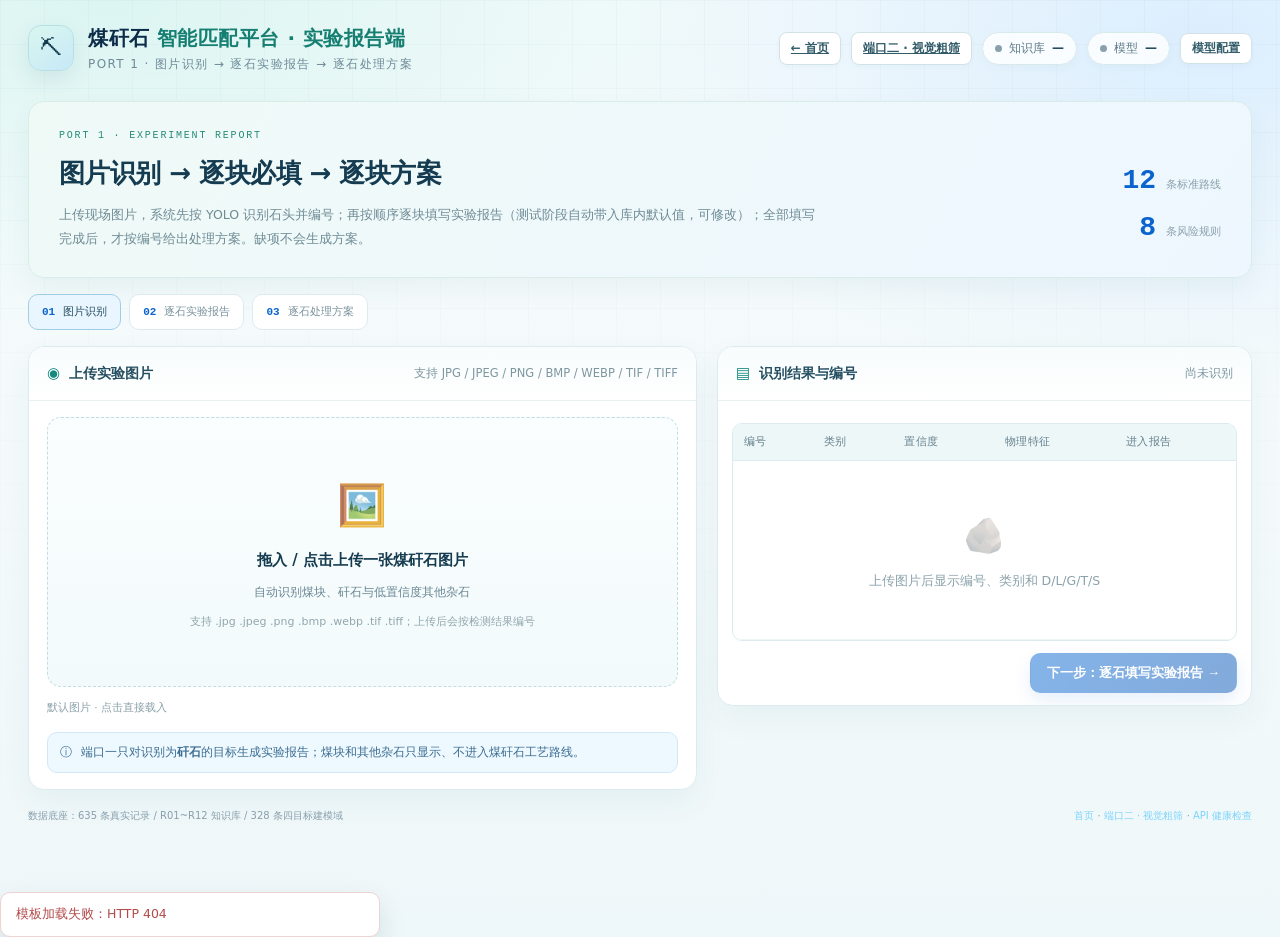
==== commit 35a0ac46: "feat: light port workspaces and demo admin login" ====
--- a/static/precision.html
+++ b/static/precision.html
@@ -6,8 +6,9 @@
 <title>端口一 · 实验报告精准匹配 · 煤矸石智能匹配平台</title>
 <link rel="icon" href="data:image/svg+xml,<svg xmlns='http://www.w3.org/2000/svg' viewBox='0 0 100 100'><text y='.9em' font-size='90'>⛏</text></svg>">
 <link rel="stylesheet" href="/static/styles.css">
+<link rel="stylesheet" href="/static/port-light.css">
 </head>
-<body>
+<body class="port-light">
 <div class="wrap">
   <header class="topbar">
     <div class="brand">
--- a/static/port-light.css
+++ b/static/port-light.css
@@ -0,0 +1,239 @@
+/* =========================================================
+   Port1 / Port2 light workspace skin
+   Keeps the dense functional layout, aligns the background,
+   cards and controls with the new light homepage.
+   ========================================================= */
+body.port-light{
+  --bg:#f4fafb; --bg-2:#edf7fa;
+  --panel:#ffffff; --panel-solid:#ffffff;
+  --line:#dcebed; --line-strong:#c5dfe4;
+  --ink:#153b50; --muted:#5f7b89; --dim:#8aa1ad;
+  --cyan:#0b63ce; --cyan-soft:#e8f3ff;
+  --green:#1b9d5a; --red:#d94b4b; --blue:#0b63ce; --amber:#bf861f; --violet:#6b78c4;
+  --ok:#1b9d5a;
+  background:
+    radial-gradient(1100px 520px at 8% 0%,rgba(204,242,236,.62),transparent 64%),
+    radial-gradient(900px 520px at 94% 4%,rgba(205,231,255,.65),transparent 68%),
+    linear-gradient(180deg,#f6fbfc 0%,#f4fafb 55%,#eef7f9 100%);
+  color:var(--ink);
+}
+body.port-light::before{
+  background-image:linear-gradient(rgba(43,120,137,.035) 1px,transparent 1px),linear-gradient(90deg,rgba(43,120,137,.035) 1px,transparent 1px);
+  mask-image:linear-gradient(to bottom,#000,transparent 92%);
+}
+body.port-light .wrap{max-width:1560px;padding-top:20px}
+body.port-light .topbar{padding:2px 0 18px}
+body.port-light .logo{background:linear-gradient(145deg,#d9f6ee,#c7e9f8);border-color:#b9dfe6;box-shadow:0 8px 22px rgba(20,91,107,.10)}
+body.port-light .brand h1{color:#0c2b49;font-weight:800}
+body.port-light .brand h1 span{color:#167f72}
+body.port-light .brand p{color:#6e8a98;letter-spacing:1.4px}
+body.port-light .chip{background:rgba(255,255,255,.82);border-color:#d8e9ec;color:#5d7a87;box-shadow:0 3px 10px rgba(24,84,103,.03)}
+body.port-light .chip b{color:#234b5e}
+body.port-light .chip.ok{background:#edfaf4;border-color:#cbeadc;color:#327b61}
+body.port-light .chip.warn{background:#fff8e8;border-color:#f0dfb7;color:#977025}
+body.port-light .chip.off{background:#fff0f0;border-color:#f0cccc;color:#a84a4a}
+body.port-light .chip.ok .dot{box-shadow:0 0 0 3px rgba(27,157,90,.12)}
+body.port-light .chip.warn .dot{box-shadow:0 0 0 3px rgba(191,134,31,.12)}
+body.port-light .chip.off .dot{box-shadow:0 0 0 3px rgba(217,75,75,.12)}
+
+body.port-light .stepper{gap:12px}
+body.port-light .step-tab{background:#fff;border-color:#dcebed;box-shadow:0 5px 16px rgba(24,84,103,.035)}
+body.port-light .step-tab:hover{border-color:#bcdde2;box-shadow:0 8px 20px rgba(24,84,103,.07)}
+body.port-light .step-tab.active{background:linear-gradient(120deg,#e9f6ff,#eafaf3);border-color:#8fc8da;box-shadow:0 8px 22px rgba(24,96,120,.08)}
+body.port-light .step-tab.active::after{background:linear-gradient(90deg,#0b63ce,#1b9d5a)}
+body.port-light .step-tab.done{border-color:#bfe6d3}
+body.port-light .step-no{background:#f3fafb;border-color:#d3e6e9;color:#66828e}
+body.port-light .step-tab.active .step-no{color:#fff;background:#0b63ce;border-color:#0b63ce}
+body.port-light .step-tab.done .step-no{color:#fff;background:#1b9d5a;border-color:#1b9d5a}
+body.port-light .step-tab h3{color:#214b5e}
+body.port-light .step-tab p{color:#7a929c}
+
+body.port-light .card{background:rgba(255,255,255,.94);border-color:#dcebed;box-shadow:0 12px 32px rgba(24,84,103,.055);backdrop-filter:blur(12px)}
+body.port-light .card-head{background:linear-gradient(180deg,rgba(247,252,253,.9),rgba(255,255,255,.95));border-bottom-color:#e6f1f2;padding:14px 18px}
+body.port-light .card-head h2{color:#254f61;font-weight:800}
+body.port-light .card-head h2 .ic{color:#16897d}
+body.port-light .card-head .sub{color:#7d96a0}
+body.port-light .card-body{background:transparent}
+body.port-light .section-label{color:#7c96a1;font-size:10px;letter-spacing:.8px;font-weight:700}
+body.port-light .section-label::after{background:#e4eff1}
+body.port-light .footer{border-top-color:#dcebed;color:#8ba1ab}
+body.port-light .footer a{color:#277e72}
+
+body.port-light .drop{background:linear-gradient(180deg,#fbfefe,#f2fafb);border-color:#bfdee2;min-height:270px}
+body.port-light .drop:hover,body.port-light .drop.over{border-color:#3f9f92;background:#edfaf7}
+body.port-light .drop .ico{filter:saturate(.85)}
+body.port-light .drop p{color:#698694}
+body.port-light .drop small{color:#91a6ae}
+body.port-light .image-stage{background:#eef7f8;border-color:#d4e7ea}
+body.port-light .image-stage .badge{background:rgba(255,255,255,.88);border-color:#d6e7ea;color:#527481}
+body.port-light .scanning{background:rgba(244,251,252,.82)}
+body.port-light .scanning p{color:#0f6f82}
+body.port-light .quality .q-item{background:#f8fcfd;border-color:#e2eef0}
+body.port-light .q-item .k{color:#758f9a}
+body.port-light .q-item .v{color:#214d5f}
+
+body.port-light .counts .count-pill{background:#fff;border-color:#dcebed;color:#6e8995}
+body.port-light .count-pill b{color:#224f61}
+body.port-light .table-wrap{border-color:#dcebed;background:#fff}
+body.port-light table{color:#365c6b}
+body.port-light thead th{background:#eef7f8;color:#65818d;border-bottom-color:#dcebed}
+body.port-light tbody td{border-bottom-color:#edf5f6}
+body.port-light tbody tr:hover{background:#f1fafb}
+body.port-light .id-badge{background:#e8f5ff;color:#0b63ce;border-color:#cbe4f8}
+body.port-light .cls-badge.coal{color:#268b60}
+body.port-light .cls-badge.rock{color:#c45b5b}
+body.port-light .cls-badge.misc{color:#477fa8}
+body.port-light .feat-tag{background:#f3f9fa;border-color:#e2edef;color:#5d7d88}
+body.port-light .feat-tag.D{color:#248b68}
+body.port-light .feat-tag.L{color:#c26565}
+body.port-light .feat-tag.G{color:#b08425}
+body.port-light .feat-tag.T{color:#4e82b2}
+body.port-light .feat-tag.S{color:#736bb4}
+body.port-light .conf-bar{background:#e9f2f4}
+body.port-light .conf-bar .range{background:rgba(11,99,206,.22)}
+body.port-light .conf-bar .point{background:#0b63ce}
+body.port-light .conf-num small{color:#8da2ab}
+
+body.port-light .btn{background:#fff;border-color:#d2e3e7;color:#315b69;box-shadow:0 2px 5px rgba(24,84,103,.03)}
+body.port-light .btn:hover{background:#eefafa;border-color:#9bcac6;color:#126d62}
+body.port-light .btn.primary{background:linear-gradient(120deg,#0b6ad4,#0756b6);border-color:transparent;color:#fff;box-shadow:0 7px 18px rgba(11,99,206,.20)}
+body.port-light .btn.primary:hover{filter:brightness(1.06);color:#fff}
+body.port-light .btn.ghost{background:#fff}
+body.port-light .btn:disabled{opacity:.5}
+body.port-light .field label{color:#6e8792}
+body.port-light .field label b{color:#315a69}
+body.port-light .field input,body.port-light .field select,body.port-light .field textarea{background:#fbfefe;border-color:#d6e7e9;color:#264f60;box-shadow:none}
+body.port-light .field input:focus,body.port-light .field select:focus,body.port-light .field textarea:focus{border-color:#3e9f9a;box-shadow:0 0 0 3px rgba(62,159,154,.10);background:#fff}
+body.port-light .field .hint{color:#8ca1a9}
+body.port-light .input-unit .unit{color:#8ca1a9}
+body.port-light .field label .req{color:#d25b5b}
+
+body.port-light .notice{background:#f7fcfd;border-color:#dfecee;color:#5e7d89}
+body.port-light .notice.cyan{background:#eef8ff;border-color:#d2e7f8;color:#3b6d91}
+body.port-light .notice.green{background:#ebfaf3;border-color:#cbeadc;color:#34775f}
+body.port-light .notice b{color:inherit}
+body.port-light .pred-empty,body.port-light .empty{color:#8ba2ab}
+body.port-light .empty .big{opacity:.35}
+body.port-light .model-card{background:#fbfefe;border-color:#e0edef}
+body.port-light .model-card .name{color:#315b69}
+body.port-light .model-card .r2{color:#0b63ce}
+body.port-light .model-card .feat{color:#8ba1a9}
+body.port-light .model-card .meter{background:#e8f2f4}
+body.port-light .model-card .meter i{background:linear-gradient(90deg,#0b63ce,#1b9d5a)}
+body.port-light .comp-val{color:#214d5f}
+body.port-light .comp-range{color:#8da2aa}
+body.port-light .comp-bar{background:#e9f2f4}
+body.port-light .comp-cell .c-SiO2,body.port-light .comp-cell .c-SiO2 i{color:#0e7e9a}
+body.port-light .case-table th{color:#7d969f}
+body.port-light .case-table td{border-bottom-color:#edf5f6;color:#54727e}
+
+body.port-light .stone-input-card{background:#fbfefe;border-color:#deecee}
+body.port-light .stone-input-head .sample-tag{color:#247f8d;border-color:#cde6e9;background:#f2fafb}
+body.port-light .phys-chip{color:#5c7c87;background:#f4fafb;border-color:#e3eef0}
+body.port-light .stone-measured{color:#8ba1a9}
+body.port-light .stone-measured b{color:#315a69}
+body.port-light .pred-stone{background:#fbfefe;border-color:#e1edef}
+body.port-light .pred-stone-head .mono{color:#8da2aa}
+body.port-light .err-stone{border-color:#e1edef}
+body.port-light .err-stone-head{color:#78929d}
+body.port-light .err-stone-head b{color:#315a69}
+body.port-light .err-pill{border-color:transparent}
+body.port-light .err-good{background:#eafaf2;color:#287c5a}
+body.port-light .err-warn{background:#fff7e6;color:#956f26}
+body.port-light .err-bad{background:#fff0f0;color:#b34b4b}
+
+body.port-light .rec-card{background:#fff;border-color:#dcebed}
+body.port-light .rec-head{background:#f7fcfd;border-bottom-color:#e8f2f4}
+body.port-light .rec-head .title{color:#214d5f}
+body.port-light .rec-body .row .k{color:#8ba1aa}
+body.port-light .rec-body .row .v{color:#54717d}
+body.port-light .rec-body .row .v b{color:#214d5f}
+body.port-light .sub-chip{background:#f2f9fa;border-color:#e0edef;color:#557581}
+body.port-light .rec-note{color:#8ba1a9}
+body.port-light .conf.高{background:#eafaf2;color:#287c5a;border-color:#ccebdc}
+body.port-light .conf.中{background:#fff7e6;color:#956f26;border-color:#eedcb6}
+body.port-light .conf.低{background:#fff0f0;color:#b34b4b;border-color:#efd1d1}
+
+body.port-light .precision-hero{background:linear-gradient(120deg,#effaf7,#eef7ff);border-color:#d8ece8;box-shadow:0 12px 28px rgba(24,84,103,.05)}
+body.port-light .precision-hero h2{color:#153b50}
+body.port-light .precision-hero p{color:#6f8b95}
+body.port-light .eyebrow{color:#268b78}
+body.port-light .hero-stat b{color:#0b63ce}
+body.port-light .hero-stat span{color:#8ba1aa}
+body.port-light .form-section{border-top-color:#e4eff1}
+body.port-light .form-details{background:#fbfefe;border-color:#dfecee}
+body.port-light .form-details summary{color:#617f8b}
+body.port-light .p1-stepbar .p1-step-tab{background:#fff;border-color:#dcebed;color:#7a929c}
+body.port-light .p1-step-tab b{color:#0b63ce}
+body.port-light .p1-step-tab.active{background:#eaf6ff;border-color:#9dcee4;color:#244d60}
+body.port-light .p1-step-tab.done{border-color:#bfe6d3;color:#367960}
+body.port-light .p1-progress{background:#e8f2f4}
+body.port-light #p1-progress-bar{background:linear-gradient(90deg,#0b63ce,#1b9d5a)}
+body.port-light .p1-stone-head{background:#eef8fb;border-color:#d8eaee}
+body.port-light .p1-module-tab{border-color:#dcebed;color:#8298a3;background:#fff}
+body.port-light .p1-module-tab.active{border-color:#9dcee4;color:#0b63ce;background:#eaf6ff}
+body.port-light .p1-module-tab.done{color:#25805f;border-color:#c7e8d8;background:#f2fbf6}
+body.port-light .sample-tag{color:#247f8d;border-color:#cde6e9;background:#f2fafb}
+body.port-light .demo-title{color:#8ba1aa}
+body.port-light .demo-card{background:#fbfefe;border-color:#deecee;color:#617f8b}
+body.port-light .demo-card:hover,body.port-light .demo-card.active{border-color:#88c8d0;background:#effafb}
+body.port-light .demo-card b{color:#2b5261}
+body.port-light .demo-card small{color:#8ba1aa}
+
+body.port-light .result-card{background:#fff}
+body.port-light .route-badge{background:linear-gradient(135deg,#eaf6ff,#eafaf3);border-color:#bce2e0}
+body.port-light .route-code{color:#0b63ce}
+body.port-light .route-title{color:#194a5c}
+body.port-light .route-score b{color:#1b9d5a}
+body.port-light .route-score span{color:#8ba1aa}
+body.port-light .chain-step{background:#f6fbfc;border-color:#e0edef;color:#65828e}
+body.port-light .chain-step b{color:#0b63ce}
+body.port-light .param-item{background:#fbfefe;border-color:#e1edef;color:#65828e}
+body.port-light .param-item b{color:#2d5565}
+body.port-light .risk-card{background:#fff9eb;border-color:#efdfbd}
+body.port-light .risk-card.high{background:#fff2f2;border-color:#efd2d2}
+body.port-light .risk-card .rt{color:#9a6d1d}
+body.port-light .risk-card.high .rt{color:#b44b4b}
+body.port-light .risk-card p{color:#7d6a4e}
+body.port-light .req-list{color:#65828e}
+body.port-light .blocked-line{color:#b34b4b}
+body.port-light .result-block h4{color:#0b63ce}
+
+body.port-light .plan-card{background:#fff;border-color:#d8eaee;box-shadow:0 8px 22px rgba(24,84,103,.04)}
+body.port-light .plan-card:hover{border-color:#a9d7dc;box-shadow:0 12px 26px rgba(24,84,103,.075)}
+body.port-light .plan-no{background:#e8f5ff;border-color:#c9e3f6;color:#0b63ce}
+body.port-light .plan-stone{color:#8ba1aa}
+body.port-light .plan-title{color:#194a5c}
+body.port-light .plan-route{color:#0b63ce}
+body.port-light .plan-route span{color:#1b9d5a}
+body.port-light .plan-text{color:#65828e}
+body.port-light .step-note{background:#fbfefe;border-color:#e1edef;color:#65828e}
+body.port-light .step-note b{color:#0b63ce}
+body.port-light .metric-table td{color:#65828e;border-bottom-color:#edf5f6}
+body.port-light .metric-table td:first-child{color:#8ba1aa}
+body.port-light .metric-table td.num{color:#244d5f}
+body.port-light .thinking-panel{background:linear-gradient(180deg,#effaff,#effbf5);border-color:#cbe6ec}
+body.port-light .thinking-panel h3{color:#194a5c}
+body.port-light .thinking-panel p{color:#6f8b95}
+body.port-light .thinking-ring{border-color:#d6e9ef;border-top-color:#0b63ce}
+body.port-light .progress-track{background:#e7f1f3}
+body.port-light #p1-thinking-bar,body.port-light #p2-thinking-bar,body.port-light #p2-predict-thinking-bar{background:linear-gradient(90deg,#0b63ce,#1b9d5a)}
+body.port-light #p1-thinking-pct,body.port-light #p2-thinking-pct,body.port-light #p2-predict-thinking-pct{color:#0b63ce}
+
+body.port-light .modal{background:#fff;border-color:#dcebed;box-shadow:0 30px 80px rgba(12,55,70,.18)}
+body.port-light .modal-head{border-bottom-color:#e4eff1}
+body.port-light .modal-head h3{color:#214d5f}
+body.port-light .modal-foot{border-top-color:#e4eff1}
+body.port-light .icon-btn{color:#7d96a0}
+body.port-light .toast{background:#fff;border-color:#dcebed;color:#335866;box-shadow:0 12px 28px rgba(12,55,70,.12)}
+body.port-light .toast.ok{border-color:#bfe6d3;color:#287c5a}
+body.port-light .toast.err{border-color:#efd2d2;color:#b34b4b}
+
+/* Keep generated SVG diagrams as a dark inset for contrast */
+body.port-light .flow-svg{background:#0c1826;border-color:#bdd7dd;box-shadow:inset 0 0 0 1px rgba(255,255,255,.04)}
+body.port-light .flow-svg text{fill:#dbeafe}
+
+@media (max-width:760px){
+  body.port-light .topbar{padding-top:0}
+  body.port-light .drop{min-height:220px}
+}
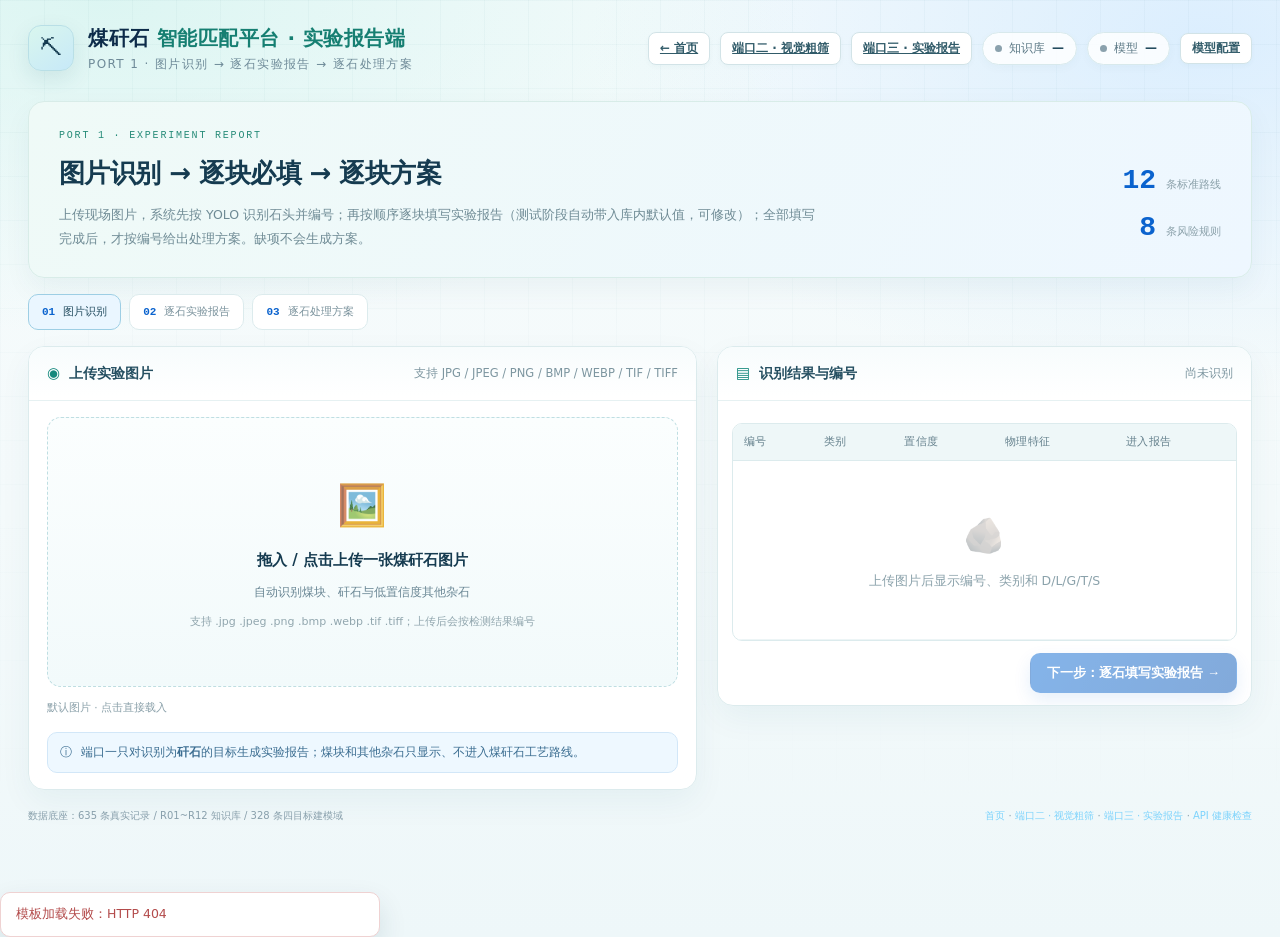
==== commit 0716cf8c: "feat: add report-only port three and brand logo" ====
--- a/static/precision.html
+++ b/static/precision.html
@@ -21,6 +21,7 @@
     <div class="top-actions">
       <a class="btn sm ghost" href="/">← 首页</a>
       <a class="btn sm ghost" href="/vision">端口二 · 视觉粗筛</a>
+      <a class="btn sm ghost" href="/report">端口三 · 实验报告</a>
       <span class="chip" id="chip-kb"><i class="dot"></i>知识库 <b>—</b></span>
       <span class="chip" id="chip-llm"><i class="dot"></i>模型 <b>—</b></span>
       <button class="btn sm ghost" id="btn-config">模型配置</button>
@@ -190,6 +191,7 @@
 
           <div class="notice" id="p1-form-error" style="display:none;margin-top:10px"></div>
           <div style="display:flex;gap:9px;flex-wrap:wrap;margin-top:14px">
+            <button type="button" class="btn ghost" id="p1-add-stone" style="display:none">+ 添加一块石头</button>
             <button type="button" class="btn ghost" id="p1-prev">← 上一步</button>
             <button type="button" class="btn primary" id="p1-save-next" style="flex:1;min-width:180px">下一步 →</button>
             <button type="button" class="btn primary" id="p1-generate" style="display:none;flex:1;min-width:240px">进入处理方案 →</button>
@@ -217,7 +219,7 @@
 
   <div class="footer-note">
     <span>数据底座：635 条真实记录 / R01~R12 知识库 / 328 条四目标建模域</span>
-    <span><a href="/">首页</a> · <a href="/vision">端口二 · 视觉粗筛</a> · <a href="/api/health" target="_blank">API 健康检查</a></span>
+    <span><a href="/">首页</a> · <a href="/vision">端口二 · 视觉粗筛</a> · <a href="/report">端口三 · 实验报告</a> · <a href="/api/health" target="_blank">API 健康检查</a></span>
   </div>
 </div>
 
